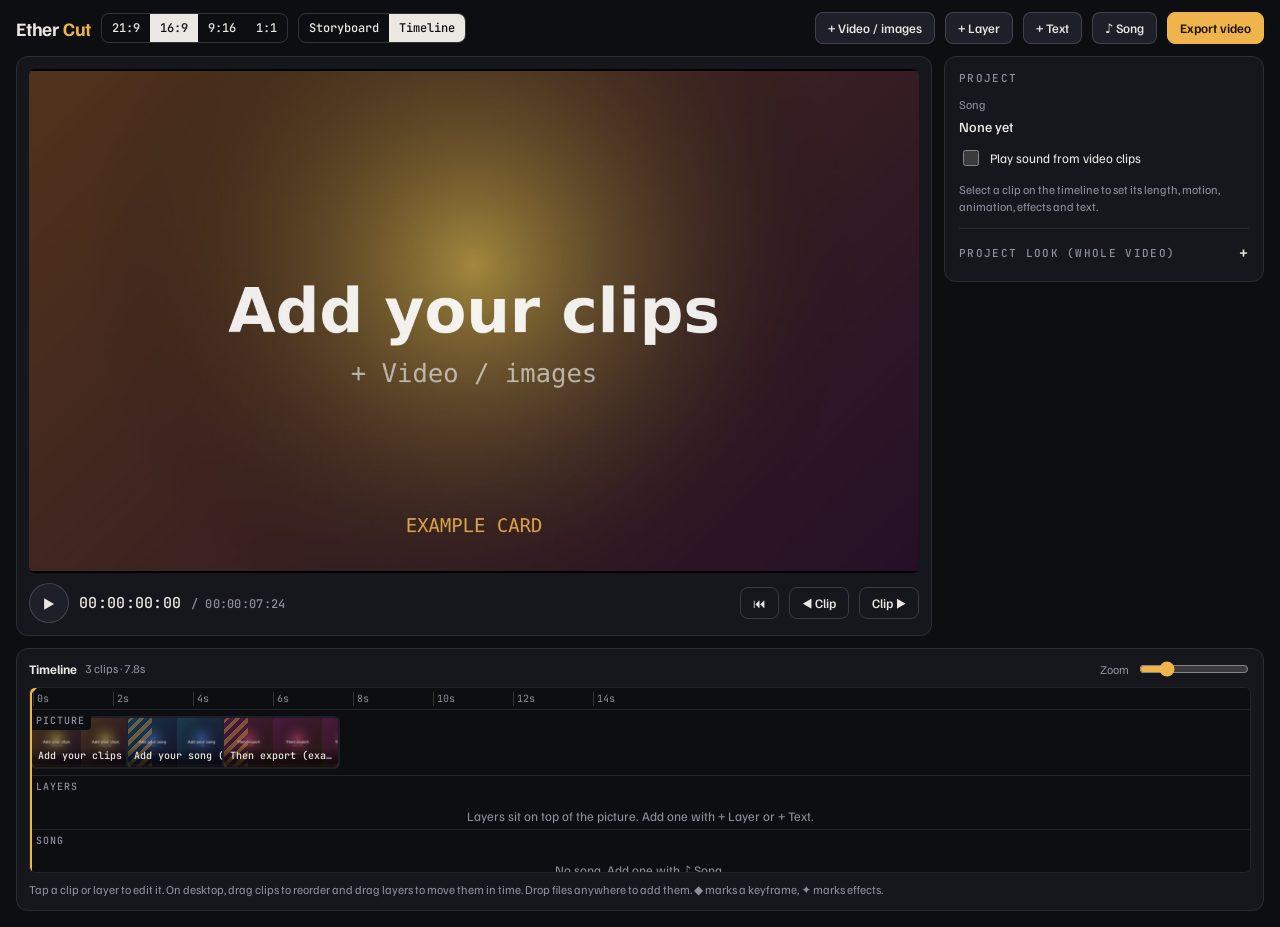
==== cut.html @ 8deba0ef "Voice reader (teleprompter, voice-file auto line-up, Mac voices), voice locked to the scene in playe" ====
<!doctype html><html><head><meta charset=utf8><meta name=viewport content="width=device-width,initial-scale=1,viewport-fit=cover"><style>:root{color-scheme:light;box-sizing:border-box;padding-top:env(safe-area-inset-top,0px);padding-bottom:env(safe-area-inset-bottom,0px)}html{scroll-padding-top:env(safe-area-inset-top,0px)}body{margin:0;padding:0;font:14px -apple-system,BlinkMacSystemFont,sans-serif;background:#fff;color:#000}img{max-width:100%}[hidden]:not([hidden=until-found i]){display:none!important}</style></head><body>
<title>Ether Cut</title>
<meta name="claude:viewport-fit-sides" content="cover">
<link rel="preconnect" href="https://fonts.googleapis.com">
<link rel="stylesheet" href="https://fonts.googleapis.com/css2?family=Familjen+Grotesk:wght@400;500;600;700&family=JetBrains+Mono:wght@400;500&display=swap">
<style>
/* Layout: an edit bay. Monitor + inspector on top, timeline docked below; stacks to one column on phones. Single dark world by choice. */
:root{
  --bg:#0d0e12; --panel:#15171d; --raise:#1d2028; --line:rgba(226,222,240,.10); --line2:rgba(226,222,240,.18);
  --fg:#ebe8e1; --muted:#8c909c; --accent:#f0b44c; --accent-ink:#1b1306;
  --vid:#5b7fd1; --img:#c98a4e; --lay:#3fb8a0; --song:#7a6bd8; --danger:#e36a5c;
  --sans:"Familjen Grotesk",ui-sans-serif,system-ui,sans-serif;
  --mono:"JetBrains Mono",ui-monospace,Menlo,monospace;
  color-scheme:dark;
}
*{box-sizing:border-box}
html,body{height:100%}
body{background:var(--bg);color:var(--fg);font-family:var(--sans);font-size:14px}
.app{min-height:100%;display:flex;flex-direction:column;gap:12px;padding-block:12px 16px;
  padding-left:max(16px,env(safe-area-inset-left,0px));padding-right:max(16px,env(safe-area-inset-right,0px))}
header{display:flex;align-items:center;gap:10px;flex-wrap:wrap}
header h1{margin:0;font-size:19px;font-weight:700;letter-spacing:-.01em}
header h1 span{color:var(--accent)}
.grow{flex:1}
button,.btn{font:500 13px var(--sans);color:var(--fg);background:var(--raise);border:1px solid var(--line2);border-radius:8px;padding:7px 12px;cursor:pointer;white-space:nowrap;display:inline-flex;align-items:center;gap:6px}
button:hover,.btn:hover{border-color:var(--muted)}
button:disabled{opacity:.4;cursor:default}
button:focus-visible,.btn:focus-within,input:focus-visible,select:focus-visible{outline:2px solid var(--accent);outline-offset:2px}
.primary{background:var(--accent);color:var(--accent-ink);border-color:var(--accent);font-weight:600}
.ghost{background:transparent}
.danger{color:var(--danger)}
.btn input{position:absolute;width:1px;height:1px;opacity:0}
.btn{position:relative}
.seg{display:inline-flex;border:1px solid var(--line2);border-radius:8px;overflow:hidden}
.seg button{border:0;border-radius:0;background:transparent;padding:6px 10px;font-family:var(--mono);font-size:12px}
.seg button[aria-pressed="true"]{background:var(--fg);color:var(--bg)}
.top{display:grid;grid-template-columns:minmax(0,1fr) 320px;gap:12px;align-items:start}
@media (max-width:860px){.top{grid-template-columns:minmax(0,1fr)}}
.monitor{background:var(--panel);border:1px solid var(--line);border-radius:12px;padding:12px;display:flex;flex-direction:column;gap:10px;min-width:0}
.stage{background:#000;border-radius:6px;display:flex;align-items:center;justify-content:center;overflow:hidden;height:min(56vh,520px);position:relative}
.stage canvas{max-width:100%;max-height:100%;display:block}
.transport{display:flex;align-items:center;gap:10px;flex-wrap:wrap}
.tc{font:500 15px var(--mono);font-variant-numeric:tabular-nums;letter-spacing:.02em}
.tc small{color:var(--muted);font-size:12px}
.play{width:40px;height:40px;border-radius:50%;justify-content:center;padding:0;font-size:15px}
.inspector{background:var(--panel);border:1px solid var(--line);border-radius:12px;padding:14px;display:flex;flex-direction:column;gap:14px;min-width:0}
.inspector h2{margin:0;font-size:11px;font-family:var(--mono);font-weight:500;letter-spacing:.12em;text-transform:uppercase;color:var(--muted)}
.field{display:flex;flex-direction:column;gap:6px}
.field label,.lbl{font-size:12px;color:var(--muted);display:flex;justify-content:space-between;gap:8px}
.field label output{font-family:var(--mono);color:var(--fg);font-variant-numeric:tabular-nums}
input[type=range]{width:100%;accent-color:var(--accent)}
input[type=text],select{font:14px var(--sans);color:var(--fg);background:var(--raise);border:1px solid var(--line2);border-radius:8px;padding:8px 10px;width:100%}
.row{display:flex;gap:8px;flex-wrap:wrap;align-items:center}
.row2{display:grid;grid-template-columns:1fr 1fr;gap:8px}
.check{display:flex;align-items:center;gap:8px;font-size:13px}
.check input{accent-color:var(--accent);width:16px;height:16px}
.clipname{font-weight:600;font-size:15px;overflow:hidden;text-overflow:ellipsis;white-space:nowrap}
.kind{font:500 10px var(--mono);letter-spacing:.1em;text-transform:uppercase;padding:2px 7px;border-radius:4px;color:var(--bg)}
.hint{font-size:12px;color:var(--muted);line-height:1.45;margin:0}
.timeline{background:var(--panel);border:1px solid var(--line);border-radius:12px;padding:10px 12px 12px;display:flex;flex-direction:column;gap:8px;min-width:0}
.tlbar{display:flex;align-items:center;gap:8px;flex-wrap:wrap}
.tracks{overflow-x:auto;position:relative;border-radius:6px;background:var(--bg);border:1px solid var(--line)}
.tracks-inner{position:relative;min-width:100%}
.ruler{height:22px;position:relative;border-bottom:1px solid var(--line);cursor:pointer}
.ruler span{position:absolute;top:4px;font:10px var(--mono);color:var(--muted);transform:translateX(3px);border-left:1px solid var(--line2);padding-left:3px;height:14px;line-height:14px}
.track{position:relative;height:66px;border-bottom:1px solid var(--line)}
.track.audio{height:42px;border-bottom:0}
.track.layer{height:54px}
.clip.lay{box-shadow:inset 0 -3px 0 var(--lay)}
.clip.lay.panel{background:#18302c}
.kfm{position:absolute;bottom:16px;width:9px;height:9px;background:var(--accent);border:1px solid #000;transform:translateX(-50%) rotate(45deg);z-index:2;pointer-events:none}
@media (min-width:861px){.inspector{max-height:calc(min(56vh,520px) + 96px);overflow-y:auto}}
details.sect{border-top:1px solid var(--line);padding-top:10px}
details.sect>summary{cursor:pointer;font:500 11px var(--mono);letter-spacing:.12em;text-transform:uppercase;color:var(--muted);list-style:none;display:flex;justify-content:space-between;align-items:center;padding:4px 0}
details.sect>summary::-webkit-details-marker{display:none}
details.sect>summary::after{content:'+';font-size:15px;color:var(--fg)}
details.sect[open]>summary::after{content:'–'}
details.sect>div{display:flex;flex-direction:column;gap:10px;margin-top:10px}
.x{padding:1px 8px;font-size:13px;line-height:1.4}
.small{padding:5px 9px;font-size:12px}
.tlabel{position:sticky;left:0;z-index:3;display:inline-block;font:500 10px var(--mono);letter-spacing:.1em;color:var(--muted);padding:3px 6px;background:var(--bg);border-radius:0 0 4px 0}
.clip{position:absolute;top:6px;bottom:6px;border-radius:6px;overflow:hidden;cursor:grab;border:2px solid transparent;background:var(--raise);display:flex;flex-direction:column;justify-content:flex-end;touch-action:pan-x}
.clip.video{box-shadow:inset 0 -3px 0 var(--vid)}
.clip.image{box-shadow:inset 0 -3px 0 var(--img)}
.clip.panel{box-shadow:inset 0 -3px 0 var(--muted);background:repeating-linear-gradient(135deg,var(--raise) 0 8px,var(--panel) 8px 16px)}
.clip.sel{border-color:var(--accent)}
.clip.dragging{opacity:.6;cursor:grabbing;z-index:5}
.clip .thumbs{position:absolute;inset:0;background-size:auto 100%;background-repeat:repeat-x;opacity:.75}
.clip .cap{position:relative;font:500 10px var(--mono);padding:2px 6px 5px;background:linear-gradient(transparent,rgba(0,0,0,.75));white-space:nowrap;overflow:hidden;text-overflow:ellipsis}
.clip .xf{position:absolute;top:0;bottom:0;left:0;background:repeating-linear-gradient(135deg,rgba(240,180,76,.35) 0 4px,transparent 4px 8px)}
.wave{position:absolute;top:4px;bottom:4px;left:0;border-radius:5px;background:rgba(122,107,216,.16)}
.wave canvas{width:100%;height:100%;display:block}
.playhead{position:absolute;top:0;bottom:0;width:2px;background:var(--accent);z-index:4;pointer-events:none}
.playhead::before{content:"";position:absolute;top:0;left:-5px;border:6px solid transparent;border-top-color:var(--accent)}
.empty{padding:22px;text-align:center;color:var(--muted);font-size:13px}
.overlay{position:fixed;inset:0;background:rgba(8,8,11,.78);display:flex;align-items:center;justify-content:center;z-index:20;
  padding-left:max(16px,env(safe-area-inset-left,0px));padding-right:max(16px,env(safe-area-inset-right,0px))}
.dialog{background:var(--panel);border:1px solid var(--line2);border-radius:14px;padding:20px;width:min(440px,100%);display:flex;flex-direction:column;gap:14px}
.dialog h3{margin:0;font-size:17px}
.bar{height:6px;background:var(--raise);border-radius:3px;overflow:hidden}
.bar i{display:block;height:100%;width:0;background:var(--accent)}
.dialog video{width:100%;border-radius:8px;background:#000;max-height:40vh}
.drophint{position:fixed;inset:0;border:2px dashed var(--accent);background:rgba(13,14,18,.8);display:flex;align-items:center;justify-content:center;font-size:22px;font-weight:600;z-index:30;pointer-events:none}
.toast{position:fixed;left:50%;bottom:calc(20px + env(safe-area-inset-bottom,0px));transform:translateX(-50%);background:var(--raise);border:1px solid var(--line2);padding:9px 14px;border-radius:8px;font-size:13px;z-index:40;max-width:calc(100% - 32px)}

.board{background:var(--panel);border:1px solid var(--line);border-radius:12px;padding:12px;display:flex;flex-direction:column;gap:10px;min-width:0}
.bbar{display:flex;align-items:center;gap:8px;flex-wrap:wrap}
.bbar input[type=number]{width:56px;font:13px var(--mono);color:var(--fg);background:var(--raise);border:1px solid var(--line2);border-radius:8px;padding:6px 8px}
.grid{display:grid;grid-template-columns:repeat(auto-fill,minmax(200px,1fr));gap:12px}
.card{background:var(--raise);border:2px solid transparent;border-radius:10px;overflow:hidden;display:flex;flex-direction:column;cursor:pointer;position:relative}
.card.sel{border-color:var(--accent)}
.card.over{border-color:var(--muted);border-style:dashed}
.card .shot{aspect-ratio:16/9;max-width:100%;background:var(--bg) center/cover no-repeat;position:relative;display:flex;align-items:center;justify-content:center}
.card .shot.empty{background:repeating-linear-gradient(135deg,var(--bg) 0 10px,var(--panel) 10px 20px)}
.card .shot .add{font:500 12px var(--mono);color:var(--muted);text-align:center;padding:8px}
.card .num{position:absolute;top:6px;left:6px;font:600 12px var(--mono);background:rgba(13,14,18,.82);padding:2px 7px;border-radius:5px}
.card .badge{position:absolute;top:6px;right:6px;font:500 10px var(--mono);letter-spacing:.08em;padding:2px 6px;border-radius:4px;color:var(--bg)}
.card .meta{padding:9px 10px 10px;display:flex;flex-direction:column;gap:4px;min-width:0}
.card .t{font-weight:600;font-size:14px;overflow:hidden;text-overflow:ellipsis;white-space:nowrap}
.card .n{font-size:12px;color:var(--muted);line-height:1.4;display:-webkit-box;-webkit-line-clamp:2;-webkit-box-orient:vertical;overflow:hidden;min-height:2.8em}
.card .when{font:11px var(--mono);color:var(--muted);font-variant-numeric:tabular-nums}
.card.addcard{align-items:center;justify-content:center;min-height:180px;border:2px dashed var(--line2);background:transparent;color:var(--muted);font-weight:600}
.markbar{position:fixed;left:0;right:0;bottom:0;z-index:25;background:var(--panel);border-top:1px solid var(--line2);display:flex;align-items:center;gap:12px;flex-wrap:wrap;padding-block:12px calc(12px + env(safe-area-inset-bottom,0px));padding-left:max(16px,env(safe-area-inset-left,0px));padding-right:max(16px,env(safe-area-inset-right,0px))}
.markbtn{font-size:18px;padding:14px 28px;border-radius:12px}
textarea{font:14px/1.4 var(--sans);color:var(--fg);background:var(--raise);border:1px solid var(--line2);border-radius:8px;padding:8px 10px;width:100%;resize:vertical;min-height:60px}
@media (prefers-reduced-motion:reduce){*{transition:none!important}}
</style>

<div class="app">
  <header>
    <h1>Ether <span>Cut</span></h1>
    <div class="seg" role="group" aria-label="Frame shape">
      <button data-aspect="21:9" aria-pressed="false">21:9</button>
      <button data-aspect="16:9" aria-pressed="true">16:9</button>
      <button data-aspect="9:16" aria-pressed="false">9:16</button>
      <button data-aspect="1:1" aria-pressed="false">1:1</button>
    </div>
    <div class="seg" role="group" aria-label="View">
      <button data-view="board" aria-pressed="false">Storyboard</button>
      <button data-view="timeline" aria-pressed="true">Timeline</button>
    </div>
    <span class="grow"></span>
    <label class="btn">+ Video / images<input id="addMedia" type="file" accept="video/*,image/*" multiple></label>
    <label class="btn">+ Layer<input id="addLayer" type="file" accept="video/*,image/*" multiple></label>
    <button id="addText">+ Text</button>
    <label class="btn">♪ Song<input id="addSong" type="file" accept="audio/*,video/*,.mp3,.m4a,.wav,.aac,.ogg,.opus,.flac,.aif,.aiff,.caf,.mp4,.mov"></label>
    <button class="primary" id="exportBtn">Export video</button>
  </header>

  <div class="top">
    <section class="monitor" aria-label="Preview">
      <div class="stage"><canvas id="cv" width="1920" height="1080"></canvas></div>
      <div class="transport">
        <button class="play" id="playBtn" aria-label="Play">▶</button>
        <div class="tc"><span id="tcNow">00:00:00:00</span> <small>/ <span id="tcTot">00:00:00:00</span></small></div>
        <span class="grow"></span>
        <button class="ghost" id="toStart" aria-label="Go to start">⏮</button>
        <button class="ghost" id="prevClip" aria-label="Previous clip">◀ Clip</button>
        <button class="ghost" id="nextClip" aria-label="Next clip">Clip ▶</button>
      </div>
    </section>

    <aside class="inspector" id="inspector" aria-label="Inspector"></aside>
  </div>

  <section class="timeline" aria-label="Timeline">
    <div class="tlbar">
      <strong style="font-size:13px">Timeline</strong>
      <span class="hint" id="tlInfo"></span>
      <span class="grow"></span>
      <label class="lbl" for="zoom" style="align-items:center">Zoom</label>
      <input id="zoom" type="range" min="8" max="160" value="40" style="width:110px">
    </div>
    <div class="tracks" id="tracks">
      <div class="tracks-inner" id="tin">
        <div class="ruler" id="ruler"></div>
        <div class="track" id="vtrack"><span class="tlabel">PICTURE</span></div>
        <div class="track layer" id="ltrack"><span class="tlabel">LAYERS</span></div>
        <div class="track audio" id="atrack"><span class="tlabel">SONG</span></div>
        <div class="playhead" id="ph"></div>
      </div>
    </div>
    <p class="hint">Tap a clip or layer to edit it. On desktop, drag clips to reorder and drag layers to move them in time. Drop files anywhere to add them. ◆ marks a keyframe, ✦ marks effects.</p>
  </section>

  <section class="board" id="boardSec" aria-label="Storyboard" hidden>
    <div class="bbar">
      <strong style="font-size:13px">Storyboard</strong>
      <span class="hint" id="bInfo"></span>
      <span class="grow"></span>
      <button id="bAdd">+ Scene</button>
      <button id="bMark">Tap scenes to song</button>
      <span class="row" style="gap:6px"><button id="bSplit">Split song into</button><input id="bSplitN" type="number" min="2" max="60" value="8" aria-label="Number of scenes"><span class="hint">scenes</span></span>
      <button id="bSave">Save plan</button>
      <label class="btn">Open plan<input id="bOpen" type="file" accept=".json,application/json"></label>
    </div>
    <div class="grid" id="board"></div>
    <p class="hint">Each card is one scene. Add an image or clip to a card now or later; empty scenes play as title cards so you can preview the timing. Drop a file onto a card to fill it. Save plan keeps scenes, timing and file names; open it later and add the same files to relink them.</p>
  </section>
</div>
<div class="markbar" id="markBar" hidden>
  <button class="primary markbtn" id="markBtn">Mark scene</button>
  <div><div class="tc" id="markTc">00:00:00:00</div><div class="hint" id="markInfo">Tap at the start of each new scene while the song plays.</div></div>
  <span class="grow"></span>
  <button id="markUndo">Undo mark</button>
  <button id="markDone">Done</button>
  <button id="markCancel" class="ghost">Cancel</button>
</div>
</div>

<div class="overlay" id="exportDlg" hidden>
  <div class="dialog" role="dialog" aria-modal="true" aria-labelledby="exTitle">
    <h3 id="exTitle">Exporting</h3>
    <div class="bar"><i id="exBar"></i></div>
    <p class="hint" id="exMsg">Recording in real time. Keep this tab open and in front until it finishes.</p>
    <video id="exVideo" controls playsinline hidden></video>
    <div class="row">
      <button class="primary" id="exSave" hidden>Save video</button>
      <button id="exCancel">Cancel</button>
    </div>
  </div>
</div>
<div class="drophint" id="drophint" hidden>Drop videos, images or a song</div>
<div class="toast" id="toast" hidden></div>

<script>
(()=>{
const FPS=30;
const browserSave={save:async({filename,data})=>{const b=data instanceof Blob?data:new Blob([data],{type:'application/json'});const a=document.createElement('a');a.href=URL.createObjectURL(b);a.download=filename;document.body.appendChild(a);a.click();a.remove();setTimeout(()=>URL.revokeObjectURL(a.href),4000);}};
const getDownloads=()=>(window.claude&&window.claude.use)?window.claude.use('downloads').catch(()=>browserSave):Promise.resolve(browserSave);
const cv=document.getElementById('cv'), g=cv.getContext('2d');
const sc=document.createElement('canvas'), sg=sc.getContext('2d');
const $=id=>document.getElementById(id);
const P={aspect:'16:9', clips:[], layers:[], song:null, songVol:0.9, clipAudio:false, look:{}, lookBeat:0};
let sel=null, T=0, playing=false, total=0, pps=40, exporting=false, uid=1, curAnimUI=null;
const openSec=new Set(['anim','fx']);
const SIZES={'21:9':[2520,1080],'16:9':[1920,1080],'9:16':[1080,1920],'1:1':[1080,1080]};
const allClips=()=>P.clips.concat(P.layers);
const getC=id=>allClips().find(c=>c.id===id);

function toast(msg){const t=$('toast');t.textContent=msg;t.hidden=false;clearTimeout(toast.h);toast.h=setTimeout(()=>t.hidden=true,3200);}
function tc(s){s=Math.max(0,s);const f=Math.floor((s%1)*FPS),x=Math.floor(s);return [x/3600|0,(x/60|0)%60,x%60,f].map(n=>String(n).padStart(2,'0')).join(':');}
function fmt(s){return s>=60?`${s/60|0}:${String(Math.round(s%60)).padStart(2,'0')}`:`${s.toFixed(1)}s`;}
const clamp=(v,a=0,b=1)=>Math.max(a,Math.min(b,v));
function ease(p){return p*p*(3-2*p);}
function backOut(u){return 1+2.70158*Math.pow(u-1,3)+1.70158*Math.pow(u-1,2);}

/* ---------- catalogs ---------- */
const FXDEF={
  glow:{n:'Glow',d:.5}, leak:{n:'Light leak',d:.4}, vig:{n:'Vignette',d:.5}, grain:{n:'Film grain',d:.4},
  chroma:{n:'Color split',d:.4}, ripple:{n:'Heat ripple',d:.4}, glitch:{n:'Glitch',d:.4}, zblur:{n:'Zoom blur',d:.4},
  kal:{n:'Kaleidoscope',d:.6}, expo:{n:'Exposure',min:-1,max:1,d:.2}, con:{n:'Contrast',min:-1,max:1,d:.2},
  sat:{n:'Saturation',min:-1,max:1,d:.2}, warm:{n:'Warmth',min:-1,max:1,d:.3}
};
const LOOKS={
  golden:{n:'Golden hour',fx:{warm:.45,glow:.35,vig:.4,con:.12}},
  cosmic:{n:'Cosmic glow',fx:{glow:.6,sat:.25,chroma:.15,vig:.35}},
  film:{n:'Film',fx:{grain:.45,con:.1,sat:-.15,vig:.4,leak:.2}},
  dream:{n:'Dream',fx:{glow:.7,con:-.15,leak:.4,sat:.1}},
  glitch:{n:'Glitch',fx:{glitch:.45,chroma:.6,grain:.2}},
  noir:{n:'Noir',fx:{sat:-1,con:.35,vig:.6,grain:.3}},
  clear:{n:'Remove all effects',fx:null}
};
const PDEF={
  embers:{n:'Embers',col:'255,150,50',cnt:140}, sparks:{n:'Gold sparks on beats',col:'255,215,120',cnt:90},
  stars:{n:'Twinkling stars',col:'220,230,255',cnt:220}, dust:{n:'Floating dust',col:'255,235,200',cnt:160},
  orbs:{n:'Golden orbs',col:'255,190,80',cnt:24}, fireflies:{n:'Fireflies',col:'200,255,140',cnt:60},
  snow:{n:'Snow',col:'255,255,255',cnt:180}
};
const KD={s:1,x:0,y:0,r:0,o:1};
const AP={s:{n:'Scale',min:.1,max:3,step:.01,f:v=>Math.round(v*100)+'%'},x:{n:'Move X',min:-1,max:1,step:.005,f:v=>Math.round(v*100)+'%'},
  y:{n:'Move Y',min:-1,max:1,step:.005,f:v=>Math.round(v*100)+'%'},r:{n:'Rotate',min:-180,max:180,step:1,f:v=>Math.round(v)+'°'},
  o:{n:'Opacity',min:0,max:1,step:.01,f:v=>Math.round(v*100)+'%'}};
const APRE={
  fadeIn:{n:'Fade in',k:d=>[{t:0,o:0},{t:Math.min(.8,d/2),o:1}]},
  fadeInOut:{n:'Fade in & out',k:d=>{const f=Math.min(.6,d/3);return [{t:0,o:0},{t:f,o:1},{t:d-f,o:1},{t:d,o:0}];}},
  punch:{n:'Zoom punch',ease:'bounce',k:d=>[{t:0,s:1.3},{t:Math.min(.4,d/2),s:1}]},
  slowOut:{n:'Slow zoom out',ease:'linear',k:d=>[{t:0,s:1.25},{t:d,s:1}]},
  slideL:{n:'Slide in from left',ease:'bounce',k:d=>[{t:0,x:-1},{t:Math.min(.6,d/2),x:0}]},
  slideR:{n:'Slide in from right',ease:'bounce',k:d=>[{t:0,x:1},{t:Math.min(.6,d/2),x:0}]},
  rise:{n:'Rise in',k:d=>[{t:0,y:.3,o:0},{t:Math.min(.7,d/2),y:0,o:1}]},
  spin:{n:'Spin in',ease:'bounce',k:d=>[{t:0,r:-120,s:.2,o:0},{t:Math.min(.8,d/2),r:0,s:1,o:1}]},
  float:{n:'Gentle float',k:d=>[{t:0,y:0,s:1.04},{t:d/2,y:-.02,s:1.06},{t:d,y:0,s:1.04}]},
  orbit:{n:'Slow spin',ease:'linear',k:d=>[{t:0,r:0,s:1.3},{t:d,r:20,s:1.3}]},
  shake:{n:'Impact shake',ease:'linear',k:d=>{const a=[];for(let i=0;i<8;i++)a.push({t:i*.05,x:(i%2?.012:-.012)*(1-i/8),s:1.04});a.push({t:Math.min(d,.6),x:0,s:1});return a;}}
};
const TEXTANIM=[['none','None'],['fadeUp','Fade up'],['pop','Pop'],['type','Typewriter'],['words','Word by word'],['karaoke','Karaoke'],['glow','Glow pulse']];
const BLENDS=[['source-over','Normal'],['screen','Screen (light, glow)'],['lighter','Add (brightest)'],['multiply','Multiply (darken)'],['overlay','Overlay'],['soft-light','Soft light'],['color-dodge','Color dodge'],['difference','Difference']];

/* ---------- GPU effects (WebGL2) ---------- */
const GLFX=(()=>{
  const c=document.createElement('canvas');let gl=null;
  try{gl=c.getContext('webgl2',{premultipliedAlpha:true,preserveDrawingBuffer:true,antialias:false});}catch(e){}
  if(!gl) return null;
  const vs=`#version 300 es
in vec2 p;out vec2 uv;void main(){uv=p*.5+.5;gl_Position=vec4(p,0.,1.);}`;
  const fs=`#version 300 es
precision highp float;
uniform sampler2D u_t;uniform vec2 u_res;uniform float u_time,u_glow,u_leak,u_vig,u_grain,u_chroma,u_ripple,u_glitch,u_zblur,u_kal,u_expo,u_con,u_sat,u_warm;
in vec2 uv;out vec4 o;
float h(vec2 p){return fract(sin(dot(p,vec2(127.1,311.7)))*43758.5453);}
vec4 S(vec2 p){
  if(u_chroma>0.){vec2 d=(p-.5)*u_chroma*.02;vec4 a=texture(u_t,p+d),b=texture(u_t,p),c=texture(u_t,p-d);return vec4(a.r,b.g,c.b,max(max(a.a,b.a),c.a));}
  return texture(u_t,p);
}
void main(){
  float asp=u_res.x/u_res.y;vec2 p=uv;
  if(u_kal>0.){vec2 c=p-.5;c.x*=asp;float r=length(c),a=atan(c.y,c.x);float n=floor(mix(3.,9.,u_kal));float sg=6.28318/n;a=mod(a+u_time*.1,sg);a=abs(a-sg*.5);vec2 k=vec2(cos(a),sin(a))*r;k.x/=asp;p=mix(p,k+.5,clamp(u_kal*3.,0.,1.));}
  if(u_ripple>0.){vec2 c=p-.5;c.x*=asp;float r=length(c);p+=(c/(r+1e-4))*vec2(1./asp,1.)*sin(r*38.-u_time*5.)*.004*u_ripple;p.x+=sin(p.y*42.+u_time*3.1)*.0025*u_ripple;p.y+=cos(p.x*35.+u_time*2.3)*.002*u_ripple;}
  if(u_glitch>0.){float tt=floor(u_time*14.);float row=floor(p.y*mix(10.,40.,h(vec2(tt,1.))));float n=h(vec2(row,tt));if(n<u_glitch*.3)p.x+=(h(vec2(tt,row+3.))-.5)*.18*u_glitch;}
  vec4 col;
  if(u_zblur>0.){col=vec4(0.);for(int i=0;i<20;i++){float s=1.-float(i)/19.*.15*u_zblur;col+=S((p-.5)*s+.5);}col/=20.;}else col=S(p);
  vec3 c=col.rgb;float al=col.a;
  if(u_glow>0.){vec3 b=vec3(0.);for(int i=0;i<32;i++){float fi=float(i);float a=fi*2.39996;float r=sqrt(fi+.5)/sqrt(32.)*.045;vec3 s=texture(u_t,p+vec2(cos(a),sin(a))*r*vec2(1./asp,1.)).rgb;b+=max(s-.5,0.)*(1.-r/.05);}c+=b/32.*u_glow*4.5;}
  c*=exp2(u_expo*1.5);c=(c-.5*al)*(1.+u_con)+.5*al;float l=dot(c,vec3(.299,.587,.114));c=mix(vec3(l),c,1.+u_sat);c+=vec3(.07,.025,-.07)*u_warm*al;
  if(u_leak>0.){float m1=smoothstep(.75,0.,length((uv-vec2(.15+.12*sin(u_time*.37),.8+.1*cos(u_time*.29)))*vec2(asp*.6,1.)));float m2=smoothstep(.6,0.,length((uv-vec2(.9+.08*cos(u_time*.23),.2+.15*sin(u_time*.31)))*vec2(asp*.6,1.)));c+=(vec3(1.,.5,.15)*m1+vec3(1.,.25,.35)*m2)*u_leak*.55*al;}
  if(u_vig>0.){vec2 v=uv-.5;v.x*=asp*.75;c*=1.-smoothstep(.2,.95,length(v))*u_vig*.9;}
  if(u_grain>0.){c+=(h(uv*u_res+fract(u_time*7.3)*317.)-.5)*u_grain*.16*al;}
  c=clamp(c,0.,1.);c=min(c,vec3(max(al,0.)));
  o=vec4(c,al);
}`;
  const sh=(t,s)=>{const o=gl.createShader(t);gl.shaderSource(o,s);gl.compileShader(o);if(!gl.getShaderParameter(o,gl.COMPILE_STATUS)){console.warn(gl.getShaderInfoLog(o));return null;}return o;};
  const v=sh(gl.VERTEX_SHADER,vs),f=sh(gl.FRAGMENT_SHADER,fs);if(!v||!f)return null;
  const pr=gl.createProgram();gl.attachShader(pr,v);gl.attachShader(pr,f);gl.linkProgram(pr);
  if(!gl.getProgramParameter(pr,gl.LINK_STATUS)){console.warn(gl.getProgramInfoLog(pr));return null;}
  gl.useProgram(pr);
  const buf=gl.createBuffer();gl.bindBuffer(gl.ARRAY_BUFFER,buf);gl.bufferData(gl.ARRAY_BUFFER,new Float32Array([-1,-1,1,-1,-1,1,1,1]),gl.STATIC_DRAW);
  const loc=gl.getAttribLocation(pr,'p');gl.enableVertexAttribArray(loc);gl.vertexAttribPointer(loc,2,gl.FLOAT,false,0,0);
  const tex=gl.createTexture();gl.activeTexture(gl.TEXTURE0);gl.bindTexture(gl.TEXTURE_2D,tex);
  [[gl.TEXTURE_MIN_FILTER,gl.LINEAR],[gl.TEXTURE_MAG_FILTER,gl.LINEAR],[gl.TEXTURE_WRAP_S,gl.CLAMP_TO_EDGE],[gl.TEXTURE_WRAP_T,gl.CLAMP_TO_EDGE]].forEach(([a,b])=>gl.texParameteri(gl.TEXTURE_2D,a,b));
  gl.pixelStorei(gl.UNPACK_FLIP_Y_WEBGL,true);gl.pixelStorei(gl.UNPACK_PREMULTIPLY_ALPHA_WEBGL,true);
  const U={};['res','time',...Object.keys(FXDEF)].forEach(n=>U[n]=gl.getUniformLocation(pr,'u_'+n));
  gl.uniform1i(gl.getUniformLocation(pr,'u_t'),0);
  return {run(src,fx,time){
    if(c.width!==src.width||c.height!==src.height){c.width=src.width;c.height=src.height;}
    gl.viewport(0,0,c.width,c.height);
    gl.texImage2D(gl.TEXTURE_2D,0,gl.RGBA,gl.RGBA,gl.UNSIGNED_BYTE,src);
    gl.uniform2f(U.res,c.width,c.height);gl.uniform1f(U.time,time);
    for(const k in FXDEF) gl.uniform1f(U[k],fx[k]||0);
    gl.clearColor(0,0,0,0);gl.clear(gl.COLOR_BUFFER_BIT);gl.drawArrays(gl.TRIANGLE_STRIP,0,4);
    return c;
  }};
})();
function hasFx(fx){for(const k in fx)if(Math.abs(fx[k])>.001)return true;return false;}
function fxAt(fx,b,p){if(!(b>0&&p>.01))return fx;const o={...fx},k=b*p;o.glow=(o.glow||0)+.55*k;o.chroma=(o.chroma||0)+.4*k;o.zblur=(o.zblur||0)+.28*k;o.expo=(o.expo||0)+.18*k;return o;}

/* ---------- example cards so the editor opens in a working state ---------- */
function exampleCard(title,sub,h1,h2){
  const c=document.createElement('canvas');c.width=1600;c.height=1600;const x=c.getContext('2d');
  const gr=x.createLinearGradient(0,0,1600,1600);gr.addColorStop(0,`hsl(${h1},55%,22%)`);gr.addColorStop(1,`hsl(${h2},60%,10%)`);x.fillStyle=gr;x.fillRect(0,0,1600,1600);
  const rg=x.createRadialGradient(800,700,0,800,700,700);rg.addColorStop(0,`hsla(${h1+20},90%,65%,.55)`);rg.addColorStop(1,'transparent');x.fillStyle=rg;x.fillRect(0,0,1600,1600);
  x.fillStyle='rgba(255,255,255,.92)';x.textAlign='center';x.font='600 110px "Familjen Grotesk",system-ui,sans-serif';x.fillText(title,800,820);
  x.font='500 46px "JetBrains Mono",monospace';x.fillStyle='rgba(255,255,255,.6)';x.fillText(sub,800,910);
  x.font='500 34px "JetBrains Mono",monospace';x.fillStyle='rgba(240,180,76,.9)';x.fillText('EXAMPLE CARD',800,1180);
  return c.toDataURL('image/jpeg',.85);
}
function addExamples(){
  [['Add your clips','+ Video / images',30,280,'push'],['Add your song','♪ Song',200,260,'panL'],['Then export','Export video',320,20,'pull']].forEach(([a,b,h1,h2,m],i)=>{
    const url=exampleCard(a,b,h1,h2);const img=new Image();img.src=url;
    P.clips.push(mkClip({kind:'image',name:a+' (example)',url,el:img,thumb:url,dur:3,motion:m,trans:i?'fade':'cut',example:true}));
  });
}
function mkClip(o){return Object.assign({id:uid++,title:'',notes:'',trimIn:0,dur:4,motion:'push',fit:'cover',trans:'fade',transDur:.6,text:'',vol:1,natDur:0,
  kf:[],ease:'smooth',fx:{},beat:0,particles:'none',pAmt:.5,textAnim:'fadeUp',textPos:'bottom',textSize:1,
  layer:false,at:0,blend:'source-over',opacity:1},o);}

/* ---------- media in ---------- */
function isVis(f){return f.type.startsWith('image')||f.type.startsWith('video')||/\.(png|jpe?g|webp|gif|avif|mp4|mov|webm|m4v)$/i.test(f.name);}
function isAudio(f){return f.type.startsWith('audio')||/\.(mp3|m4a|wav|aac|ogg|flac|opus|aif|aiff|caf)$/i.test(f.name);}
function addFiles(files,toLayer){
  const list=[...files];let added=0,relinked=0,firstId=null;
  if(!toLayer&&list.some(isVis)&&P.clips.some(c=>c.example)) P.clips=P.clips.filter(c=>!c.example);
  for(const f of list){
    if(!toLayer&&isAudio(f)){setSong(f);continue;}
    if(!isVis(f)) continue;
    const want=allClips().find(c=>c.kind==='panel'&&c.wantMedia===f.name);
    if(want){loadInto(want,f);relinked++;continue;}
    const c=mkClip(toLayer?{layer:true,at:+T.toFixed(2),trans:'fade',transDur:.4,motion:'none'}:{});
    loadInto(c,f);(toLayer?P.layers:P.clips).push(c);added++;if(firstId==null)firstId=c.id;
  }
  if(relinked) toast(`Relinked ${relinked} item${relinked>1?'s':''} from your plan`);
  if(added){sel=firstId;toast(`Added ${added} ${toLayer?'layer':'clip'}${added>1?'s':''}`);}
  layout();renderTimeline();renderInspector();draw();
  if(added&&toLayer){const c=getC(firstId);seek(c._start+Math.min(.6,c.dur/2));}
}
function loadInto(c,f){
  if(c.url&&c.url.startsWith('blob:')) URL.revokeObjectURL(c.url);
  const url=URL.createObjectURL(f), name=f.name.replace(/\.[^.]+$/,'');
  c.url=url;c.name=name;c.mediaName=f.name;delete c.wantMedia;c.thumb=null;
  if(!c.title) c.title=name;
  if(f.type.startsWith('image')||/\.(png|jpe?g|webp|gif|avif)$/i.test(f.name)){
    const img=new Image();img.src=url;img.onload=()=>{draw();renderTimeline();};
    c.kind='image';c.el=img;c.thumb=url;c.natDur=0;
    if(c.layer&&!c._blendSet){c.blend='source-over';c.fit='contain';}
  } else {
    const v=document.createElement('video');v.src=url;v.playsInline=true;v.preload='auto';v.crossOrigin='anonymous';
    c.kind='video';c.el=v;if(c.motion==='push'&&!c._userMotion)c.motion='none';
    if(c.layer&&!c._blendSet) c.blend='screen';
    const keep=c.dur, fresh=!c.wantDur;
    v.addEventListener('loadedmetadata',()=>{c.natDur=v.duration||5;c.trimIn=Math.min(c.trimIn,Math.max(0,c.natDur-.3));c.dur=Math.min((c.layer&&fresh&&!c._durSet)?c.natDur:(keep||c.natDur),c.natDur-c.trimIn);layout();renderTimeline();renderInspector();});
    v.addEventListener('loadeddata',()=>{makeThumb(c);draw();},{once:true});
    v.addEventListener('seeked',()=>{if(!playing)draw();});
    v.addEventListener('error',()=>toast(`${f.name} can't be played in this browser. Try an MP4 (H.264).`));
    if(playing||actx) route(v);
  }
}
function makeThumb(c){
  const v=c.el, t=document.createElement('canvas');t.width=160;t.height=90;
  try{const s=Math.max(160/v.videoWidth,90/v.videoHeight);t.getContext('2d').drawImage(v,(160-v.videoWidth*s)/2,(90-v.videoHeight*s)/2,v.videoWidth*s,v.videoHeight*s);c.thumb=t.toDataURL('image/jpeg',.7);}catch(e){}
  renderTimeline();
}
$('addMedia').onchange=e=>{addFiles(e.target.files);e.target.value='';};
$('addLayer').onchange=e=>{addFiles(e.target.files,true);e.target.value='';};
$('addSong').onchange=e=>{if(e.target.files[0])setSong(e.target.files[0]);e.target.value='';};
$('addText').onclick=()=>{
  const c=mkClip({layer:true,kind:'panel',name:'Text',title:'Text',text:'Your text here',at:+T.toFixed(2),dur:4,trans:'fade',transDur:.3,textAnim:'fadeUp',textPos:'center',textSize:1.2,motion:'none'});
  P.layers.push(c);sel=c.id;openSec.add('text');layout();renderTimeline();renderInspector();seek(c._start+Math.min(1,c.dur/2));
  setTimeout(()=>{const t=insp.querySelector('#f-text');if(t){t.focus();t.select();}},60);
};
addEventListener('dragover',e=>{e.preventDefault();$('drophint').hidden=false;});
addEventListener('dragleave',e=>{if(!e.relatedTarget)$('drophint').hidden=true;});
addEventListener('drop',e=>{e.preventDefault();$('drophint').hidden=true;if(e.dataTransfer.files.length)addFiles(e.dataTransfer.files);});

/* ---------- audio + beat detection ---------- */
let actx=null, mix=null, recDest=null;
const song=new Audio();song.preload='auto';
function ensureAudio(){
  if(actx) return;
  actx=new (window.AudioContext||window.webkitAudioContext)();
  mix=actx.createGain();mix.connect(actx.destination);
  recDest=actx.createMediaStreamDestination();mix.connect(recDest);
}
function route(el){
  ensureAudio(); if(el._gain) return el._gain;
  try{const s=actx.createMediaElementSource(el);const gn=actx.createGain();s.connect(gn);gn.connect(mix);el._gain=gn;}catch(e){el._gain=null;}
  return el._gain;
}
function analyzeBeats(buf){
  const sr=buf.sampleRate,L=buf.length,c0=buf.getChannelData(0),c1=buf.numberOfChannels>1?buf.getChannelData(1):c0;
  const a=1-Math.exp(-2*Math.PI*150/sr),hop=Math.round(sr/100),n=Math.floor(L/hop),e=new Float32Array(n);
  let y=0;
  for(let i=0;i<n;i++){let s=0;const end=(i+1)*hop;for(let j=i*hop;j<end;j++){y+=a*((c0[j]+c1[j])*.5-y);s+=y*y;}e[i]=Math.sqrt(s/hop);}
  const o=new Float32Array(n);let mx=0;for(let i=1;i<n;i++){o[i]=Math.max(0,e[i]-e[i-1]);if(o[i]>mx)mx=o[i];}
  const ps=new Float64Array(n+1);for(let i=0;i<n;i++)ps[i+1]=ps[i]+o[i];
  const beats=[];let last=-1e9;const W=50;
  for(let i=2;i<n-2;i++){
    const lo=Math.max(0,i-W),hi=Math.min(n,i+W),mean=(ps[hi]-ps[lo])/(hi-lo);
    if(o[i]>mean*2.2+mx*.04&&o[i]>=o[i-1]&&o[i]>=o[i+1]&&o[i]>=o[i-2]&&o[i]>=o[i+2]&&i-last>=14){beats.push(i/100);last=i;}
  }
  let bpm=0;
  if(beats.length>8){const iv=[];for(let i=1;i<beats.length;i++)iv.push(beats[i]-beats[i-1]);iv.sort((p,q)=>p-q);let b=60/iv[iv.length>>1];while(b<70)b*=2;while(b>180)b/=2;bpm=Math.round(b);}
  return {beats,bpm};
}
function lastBeat(t){
  const b=P.song?.beats;
  if(!b||!b.length) return Math.floor(t/1.5)*1.5;
  if(t<b[0]) return null;
  let lo=0,hi=b.length-1;while(lo<hi){const m=(lo+hi+1)>>1;if(b[m]<=t)lo=m;else hi=m-1;}
  return b[lo];
}
function beatPulse(t){if(!P.song?.beats?.length)return 0;const b=lastBeat(t);return b==null?0:Math.exp(-(t-b)/.12);}
async function setSong(f){
  if(P.song) URL.revokeObjectURL(P.song.url);
  const url=URL.createObjectURL(f);P.song={name:f.name.replace(/\.[^.]+$/,''),url,dur:0,peaks:null,beats:null,bpm:0};
  song.src=url;
  song.onloadedmetadata=()=>{P.song.dur=song.duration;layout();renderTimeline();renderInspector();};
  toast(`Song added: ${P.song.name}`);
  try{ensureAudio();const buf=await actx.decodeAudioData(await f.arrayBuffer());
    const ch=buf.getChannelData(0),n=Math.min(4000,Math.ceil(buf.duration*20)),step=Math.floor(ch.length/n),pk=new Float32Array(n);
    for(let i=0;i<n;i++){let m=0;for(let j=i*step;j<(i+1)*step;j+=16){const v=Math.abs(ch[j]);if(v>m)m=v;}pk[i]=m;}
    P.song.peaks=pk;if(!P.song.dur)P.song.dur=buf.duration;
    const an=analyzeBeats(buf);P.song.beats=an.beats;P.song.bpm=an.bpm;
    layout();renderTimeline();
  }catch(e){}
  renderInspector();
}

/* ---------- timing ---------- */
function layout(){
  let t=0;
  P.clips.forEach((c,i)=>{
    if(c.kind==='video'&&c.natDur) c.dur=Math.min(c.dur,c.natDur-c.trimIn);
    c.dur=Math.max(.3,c.dur);
    const prev=P.clips[i-1];
    c._td=(i>0&&c.trans!=='cut')?Math.min(c.transDur,c.dur/2,prev.dur/2):0;
    if(i>0&&c.trans==='fade') t-=c._td;
    c._start=Math.max(0,t); t=c._start+c.dur;
  });
  let end=t;
  P.layers.forEach(c=>{
    if(c.kind==='video'&&c.natDur) c.dur=Math.min(c.dur,c.natDur-c.trimIn);
    c.dur=Math.max(.3,c.dur);c.at=Math.max(0,c.at||0);c._start=c.at;
    c._td=c.trans==='cut'?0:Math.min(c.transDur,c.dur/2);
    end=Math.max(end,c._start+c.dur);
  });
  total=end;
  $('tcTot').textContent=tc(total);
  const sd=P.song?.dur||0;
  $('tlInfo').textContent=P.clips.length||P.layers.length?`${P.clips.length} clip${P.clips.length!==1?'s':''}`+(P.layers.length?` · ${P.layers.length} layer${P.layers.length!==1?'s':''}`:'')+` · ${fmt(total)}`+(sd?` · song ${fmt(sd)}`:''):'';
}

/* ---------- keyframes ---------- */
function xformAt(c,lt){
  const k=c.kf;if(!k||!k.length) return KD;
  if(k.length===1||lt<=k[0].t) return k[0];
  const last=k[k.length-1];if(lt>=last.t) return last;
  let i=0;while(k[i+1].t<lt) i++;
  const a=k[i],b=k[i+1];let u=(lt-a.t)/Math.max(1e-6,b.t-a.t);
  u=c.ease==='linear'?u:c.ease==='snap'?0:c.ease==='bounce'?backOut(u):ease(u);
  const o={};for(const p in KD) o[p]=a[p]+(b[p]-a[p])*u;return o;
}

/* ---------- particles ---------- */
const SPR={};
function sprite(col){
  if(SPR[col]) return SPR[col];
  const c=document.createElement('canvas');c.width=c.height=64;const x=c.getContext('2d');
  const gr=x.createRadialGradient(32,32,0,32,32,32);gr.addColorStop(0,`rgba(${col},1)`);gr.addColorStop(.25,`rgba(${col},.75)`);gr.addColorStop(1,`rgba(${col},0)`);
  x.fillStyle=gr;x.fillRect(0,0,64,64);return SPR[col]=c;
}
function hash(i,k){const s=Math.sin(i*127.1+k*311.7)*43758.5453;return s-Math.floor(s);}
function drawParticles(x,c,t,a){
  const d=PDEF[c.particles];if(!d||a<=0) return;
  const W=x.canvas.width,H=x.canvas.height,m=Math.min(W,H),n=Math.round(d.cnt*c.pAmt*2),sp=sprite(d.col),pulse=beatPulse(t);
  const lb=c.particles==='sparks'?lastBeat(t):null;
  x.save();x.setTransform(1,0,0,1,0,0);x.globalCompositeOperation='lighter';
  for(let i=0;i<n;i++){
    const r1=hash(i,1),r2=hash(i,2),r3=hash(i,3),r4=hash(i,4);let px=0,py=0,sz=0,al=1;
    switch(c.particles){
      case 'embers':{const ph=(r1+t*(.05+.12*r3))%1;py=1.05-ph*1.15;px=r2+Math.sin(t*(.6+r4)+r3*6)*.03;sz=m*(.006+.013*r4);al=(1-ph)*(.6+.4*Math.sin(t*9+r1*40));break;}
      case 'stars':{px=r1;py=r2;sz=m*(.002+.007*r3*r3);al=.3+.7*Math.abs(Math.sin(t*(1+r4*3)+r3*20));break;}
      case 'dust':{px=((r1+t*.012*(r3-.5)+Math.sin(t*.3+r4*9)*.02)%1+1)%1;py=((r2+t*.009*(r4-.4))%1+1)%1;sz=m*(.002+.006*r3);al=.35+.35*Math.sin(t*1.5+r1*30);break;}
      case 'orbs':{px=r1+Math.sin(t*.25+r3*7)*.06;py=r2+Math.cos(t*.2+r4*7)*.05;sz=m*(.03+.06*r3);al=.3+.22*Math.sin(t*.8+r1*20);break;}
      case 'fireflies':{px=r1+Math.sin(t*(.3+r3*.4)+r4*9)*.08;py=r2+Math.cos(t*(.25+r4*.3)+r3*9)*.06;sz=m*(.006+.008*r3);al=Math.max(0,Math.sin(t*(1.5+r4*2)+r1*30));break;}
      case 'snow':{const ph=(r1+t*(.04+.06*r3))%1;py=ph*1.1-.05;px=r2+Math.sin(t*.8+r4*9)*.02;sz=m*(.003+.006*r4);al=.85;break;}
      case 'sparks':{const age=lb==null?99:t-lb;if(age>1.2){al=0;break;}const ang=r1*6.2832,dist=(.15+.45*r2)*(1-Math.exp(-age*3))*.8;px=.5+Math.cos(ang)*dist*H/W;py=.5+Math.sin(ang)*dist+age*age*.15;sz=m*(.003+.006*r3);al=1-age/1.2;break;}
    }
    if(al<=0) continue;
    const s=sz*(1+.6*pulse*(c.beat||0));x.globalAlpha=clamp(al*a);x.drawImage(sp,px*W-s*2,py*H-s*2,s*4,s*4);
  }
  x.restore();
}

/* ---------- drawing ---------- */
function wrap(x,txt,maxW){const words=txt.split(/\s+/).filter(Boolean),out=[];let l='';for(const w of words){const t=l?l+' '+w:w;if(x.measureText(t).width>maxW&&l){out.push(l);l=w;}else l=t;}if(l)out.push(l);return out;}
function drawPanel(x,c){
  const [W,H]=[cv.width,cv.height], i=P.clips.indexOf(c), hue=(i*47+20)%360;
  x.save();
  const gr=x.createLinearGradient(0,0,W,H);gr.addColorStop(0,`hsl(${hue},35%,16%)`);gr.addColorStop(1,`hsl(${(hue+40)%360},40%,7%)`);x.fillStyle=gr;x.fillRect(0,0,W,H);
  const m=Math.min(W,H);x.textAlign='center';
  x.fillStyle='rgba(240,180,76,.95)';x.font=`500 ${m*.035|0}px "JetBrains Mono",monospace`;x.fillText(`SCENE ${i+1}`,W/2,H*.40);
  x.fillStyle='#fff';x.font=`700 ${m*.075|0}px "Familjen Grotesk",system-ui,sans-serif`;
  wrap(x,c.title||'Untitled scene',W*.8).slice(0,2).forEach((l,k)=>x.fillText(l,W/2,H*.40+m*.11+k*m*.085));
  if(c.notes){x.fillStyle='rgba(255,255,255,.62)';x.font=`400 ${m*.033|0}px "Familjen Grotesk",system-ui,sans-serif`;
    wrap(x,c.notes,W*.72).slice(0,4).forEach((l,k)=>x.fillText(l,W/2,H*.62+k*m*.048));}
  x.fillStyle='rgba(255,255,255,.35)';x.font=`500 ${m*.024|0}px "JetBrains Mono",monospace`;x.fillText('NO IMAGE YET',W/2,H*.9);
  x.restore();
}
function mediaSize(c){return c.kind==='video'?[c.el.videoWidth,c.el.videoHeight]:[c.el.naturalWidth,c.el.naturalHeight];}
function motionOf(c,lt){
  const p=ease(clamp(lt/c.dur)),W=cv.width,H=cv.height;let s=1,ox=0,oy=0;
  if(c.motion==='push') s=1+.12*p; else if(c.motion==='pull') s=1.12-.12*p;
  else if(c.motion==='panL'){s=1.14;ox=(.5-p)*.08*W;} else if(c.motion==='panR'){s=1.14;ox=(p-.5)*.08*W;}
  else if(c.motion==='rise'){s=1.14;oy=(.5-p)*.08*H;}
  return [s,ox,oy];
}
function drawMedia(x,c,t,tr,a,comp){
  const W=cv.width,H=cv.height,lt=t-c._start;
  x.save();x.globalAlpha=clamp(a);x.globalCompositeOperation=comp;
  if(c.kind==='panel'){if(!c.layer)drawPanel(x,c);}
  else{
    const [w,h]=mediaSize(c);
    if(w&&h&&!(c.kind==='video'&&c.el.readyState<2)){
      const [ms,ox,oy]=motionOf(c,lt),bp=1+.05*beatPulse(t)*(c.beat||0);
      if(c.fit==='contain'&&!c.layer){const bs=Math.max(W/w,H/h)*1.1;try{x.filter='blur(40px) brightness(.55)';}catch(e){}x.drawImage(c.el,(W-w*bs)/2,(H-h*bs)/2,w*bs,h*bs);x.filter='none';}
      const base=c.fit==='contain'?Math.min(W/w,H/h):Math.max(W/w,H/h),s=base*ms*tr.s*bp;
      x.translate(W/2+ox+tr.x*W,H/2+oy+tr.y*H);if(tr.r)x.rotate(tr.r*Math.PI/180);
      x.drawImage(c.el,-w*s/2,-h*s/2,w*s,h*s);
    }
  }
  x.restore();
  if(c.particles&&c.particles!=='none') drawParticles(x,c,t,a);
}
function drawText(x,c,lt,alpha,tr){
  if(!c.text||alpha<=0) return;
  const W=cv.width,H=cv.height,fs=Math.round(Math.min(W,H)*.058*(c.textSize||1)),lh=fs*1.18,an=c.textAnim||'none';
  x.save();
  if(tr){x.translate(W/2+tr.x*W,H/2+tr.y*H);if(tr.r)x.rotate(tr.r*Math.PI/180);x.scale(tr.s,tr.s);x.translate(-W/2,-H/2);}
  x.font=`700 ${fs}px "Familjen Grotesk",system-ui,sans-serif`;x.textBaseline='alphabetic';x.textAlign='left';
  const lines=wrap(x,c.text,W*.84);
  const pos=c.textPos||'bottom', yc=pos==='top'?H*.17:pos==='center'?H*.5:H*.86;
  const y0=pos==='bottom'?yc-(lines.length-1)*lh:pos==='top'?yc:yc-(lines.length-1)*lh/2+fs*.35;
  const inT=Math.min(1,lt/.6), outF=an==='none'?1:clamp((c.dur-lt)/.35);
  let a=alpha*outF, dy=0, scl=1;
  if(an==='fadeUp'){const e=ease(inT);a*=e;dy=(1-e)*fs*.7;}
  if(an==='pop'){const u=Math.min(1,lt/.45);scl=.5+.5*backOut(u);a*=Math.min(1,u*2);}
  if(an==='glow'){x.shadowColor='rgba(240,180,76,.95)';x.shadowBlur=fs*(.5+.6*Math.abs(Math.sin(lt*2.2))+1.2*beatPulse(c._start+lt));a*=ease(inT);}
  else {x.shadowColor='rgba(0,0,0,.7)';x.shadowBlur=fs*.5;}
  const nW=lines.reduce((s,l)=>s+l.split(' ').length,0), span=Math.max(.4,Math.min(c.dur*.6,nW*.35));
  const totalCh=lines.join(' ').length, typed=an==='type'?Math.floor(totalCh*Math.min(1,lt/Math.max(.4,c.dur*.55))):Infinity;
  if(scl!==1){x.translate(W/2,yc);x.scale(scl,scl);x.translate(-W/2,-yc);}
  let wi=0,chars=0;
  lines.forEach((ln,li)=>{
    const lw=x.measureText(ln).width,ws=ln.split(' ');let px=W/2-lw/2;const py=y0+li*lh+dy;
    ws.forEach((w,k)=>{
      const seg=w+(k<ws.length-1||li<lines.length-1?' ':''),segW=x.measureText(seg).width;
      let wa=a,col='#fff',txt=w;
      if(an==='words'){const st=wi/nW*span;wa*=clamp((lt-st)/.25);}
      if(an==='karaoke'){const st=wi/nW*(c.dur*.9);col=lt>=st?'#f0b44c':'rgba(255,255,255,.55)';wa=alpha*outF*Math.min(1,lt/.3);}
      if(an==='type'){const left=typed-chars;txt=left<=0?'':w.slice(0,left);}
      if(txt&&wa>0){x.globalAlpha=clamp(wa);x.fillStyle=col;x.fillText(txt,px,py);}
      px+=segW;chars+=seg.length;wi++;
    });
  });
  x.restore();
}
function renderClip(c,t,alpha,isLayer){
  const lt=t-c._start,tr=xformAt(c,lt),op=alpha*tr.o*(isLayer?c.opacity:1);
  if(op<=.001) return;
  const comp=isLayer?c.blend:'source-over', isText=c.kind==='panel'&&c.layer;
  if(!isText||(c.particles&&c.particles!=='none')){
    if(GLFX&&(hasFx(c.fx)||c.beat>0)){
      sg.setTransform(1,0,0,1,0,0);sg.globalAlpha=1;sg.globalCompositeOperation='source-over';sg.clearRect(0,0,sc.width,sc.height);
      drawMedia(sg,c,t,tr,1,'source-over');
      const out=GLFX.run(sc,fxAt(c.fx,c.beat,beatPulse(t)),t);
      g.save();g.globalAlpha=clamp(op);g.globalCompositeOperation=comp;g.drawImage(out,0,0,cv.width,cv.height);g.restore();
    } else drawMedia(g,c,t,tr,op,comp);
  }
  if(c.text){g.save();g.globalCompositeOperation=isText?comp:'source-over';drawText(g,c,lt,op,isText?tr:null);g.restore();}
}
function activeAt(t){return P.clips.filter(c=>t>=c._start&&t<c._start+c.dur);}
function draw(){
  if(sc.width!==cv.width||sc.height!==cv.height){sc.width=cv.width;sc.height=cv.height;}
  g.setTransform(1,0,0,1,0,0);g.globalAlpha=1;g.globalCompositeOperation='source-over';
  g.fillStyle='#000';g.fillRect(0,0,cv.width,cv.height);
  const tt=Math.min(T,Math.max(0,total-1e-4));
  for(const c of activeAt(tt)){
    const i=P.clips.indexOf(c), next=P.clips[i+1];
    let a=1;
    if(c._td&&tt<c._start+c._td) a=(tt-c._start)/c._td;
    if(next&&next.trans==='black'&&next._td){const end=c._start+c.dur;if(tt>end-next._td)a*=(end-tt)/next._td;}
    renderClip(c,tt,clamp(a),false);
  }
  for(const c of P.layers){
    if(tt<c._start||tt>=c._start+c.dur) continue;
    let a=1;if(c._td)a=Math.min(1,(tt-c._start)/c._td,(c._start+c.dur-tt)/c._td);
    renderClip(c,tt,clamp(a),true);
  }
  if(GLFX&&(hasFx(P.look)||P.lookBeat>0)&&(P.clips.length||P.layers.length)){
    sg.setTransform(1,0,0,1,0,0);sg.globalAlpha=1;sg.globalCompositeOperation='copy';sg.drawImage(cv,0,0);sg.globalCompositeOperation='source-over';
    g.drawImage(GLFX.run(sc,fxAt(P.look,P.lookBeat,beatPulse(tt)),tt),0,0);
  }
  if(!P.clips.length&&!P.layers.length){g.fillStyle='#8c909c';g.textAlign='center';g.font='500 48px "Familjen Grotesk",sans-serif';g.fillText('Add videos or images to start',cv.width/2,cv.height/2);}
}

/* ---------- sync media to the playhead ---------- */
function syncMedia(){
  const tt=Math.min(T,Math.max(0,total-1e-4));
  for(const c of allClips()){
    if(c.kind!=='video') continue;
    const v=c.el, on=tt>=c._start&&tt<c._start+c.dur;
    if(on){
      const target=c.trimIn+(T-c._start);
      if(playing){
        if(v.paused){v.currentTime=target;v.play().catch(()=>{});}
        else if(Math.abs(v.currentTime-target)>.3) v.currentTime=target;
      } else { if(!v.paused)v.pause(); if(Math.abs(v.currentTime-target)>.04) v.currentTime=target; }
      if(v._gain){
        let a=1;
        if(c.layer){if(c._td)a=Math.min(1,(T-c._start)/c._td,(c._start+c.dur-T)/c._td);a*=c.opacity;}
        else{const i=P.clips.indexOf(c),next=P.clips[i+1];
          if(c._td&&T<c._start+c._td)a=(T-c._start)/c._td;
          if(next&&next._td&&T>c._start+c.dur-next._td)a*=(c._start+c.dur-T)/next._td;}
        v._gain.gain.value=P.clipAudio?Math.max(0,a)*c.vol:0;
      } else v.muted=!P.clipAudio;
    } else if(!v.paused) v.pause();
  }
  if(P.song){
    if(song._gain) song._gain.gain.value=P.songVol;
    if(playing&&T<P.song.dur){
      if(song.paused){song.currentTime=T;song.play().catch(()=>{});}
      else if(Math.abs(song.currentTime-T)>.25) song.currentTime=T;
    } else if(!song.paused) song.pause();
  }
}

/* ---------- transport ---------- */
let last=0;
function loop(now){
  if(playing){
    const dt=(now-last)/1000;last=now;
    T+=Math.min(dt,.1);
    if(T>=total){T=total;if(exporting){finishExport();}else{setPlaying(false);}}
    syncMedia();draw();updatePlayhead();
  }
  requestAnimationFrame(loop);
}
function setPlaying(on){
  if(on&&!P.clips.length&&!P.layers.length) return;
  if(on){ensureAudio();actx.resume();allClips().forEach(c=>c.kind==='video'&&route(c.el));if(P.song)route(song);if(T>=total-.01)T=0;last=performance.now();}
  playing=on;$('playBtn').textContent=on?'❚❚':'▶';$('playBtn').setAttribute('aria-label',on?'Pause':'Play');
  syncMedia();draw();if(!on&&curAnimUI)curAnimUI();
}
function seek(t){T=Math.max(0,Math.min(total,t));syncMedia();draw();updatePlayhead();if(!playing&&curAnimUI)curAnimUI();}
$('playBtn').onclick=()=>setPlaying(!playing);
$('toStart').onclick=()=>seek(0);
$('prevClip').onclick=()=>{const s=P.clips.map(c=>c._start).filter(s=>s<T-.05);seek(s.length?s[s.length-1]:0);};
$('nextClip').onclick=()=>{const s=P.clips.map(c=>c._start).find(s=>s>T+.05);seek(s??total);};
addEventListener('keydown',e=>{if(e.target.matches('input,select,textarea'))return;if(e.code==='Space'){e.preventDefault();setPlaying(!playing);}
  if((e.key==='Delete'||e.key==='Backspace')&&sel){removeClip(sel);}});

/* ---------- aspect ---------- */
document.querySelectorAll('[data-aspect]').forEach(b=>b.onclick=()=>{
  P.aspect=b.dataset.aspect;[cv.width,cv.height]=SIZES[P.aspect];
  document.querySelectorAll('[data-aspect]').forEach(x=>x.setAttribute('aria-pressed',x===b));draw();
});

/* ---------- timeline ---------- */
const tin=$('tin'), vtrack=$('vtrack'), ltrack=$('ltrack'), atrack=$('atrack'), ruler=$('ruler'), ph=$('ph');
$('zoom').oninput=e=>{pps=+e.target.value;renderTimeline();};
function clipEl(c){
  const d=document.createElement('div');d.className=`clip ${c.kind}`+(c.layer?' lay':'')+(c.id===sel?' sel':'');d.dataset.id=c.id;
  d.style.left=c._start*pps+'px';d.style.width=Math.max(8,c.dur*pps-2)+'px';d.tabIndex=0;d.setAttribute('role','button');
  const label=c.kind==='panel'&&c.layer?`“${c.text||'Text'}”`:(c.title||c.name||'Scene');
  d.setAttribute('aria-label',`${label}, ${fmt(c.dur)}`);
  if(c.thumb){const th=document.createElement('div');th.className='thumbs';th.style.backgroundImage=`url("${c.thumb}")`;d.appendChild(th);}
  if(c._td&&!c.layer){const xf=document.createElement('div');xf.className='xf';xf.style.width=c._td*pps+'px';xf.title=c.trans==='fade'?'Crossfade':'Fade through black';d.appendChild(xf);}
  (c.kf||[]).forEach(k=>{const m=document.createElement('span');m.className='kfm';m.style.left=k.t*pps+'px';d.appendChild(m);});
  const fxOn=hasFx(c.fx)||c.beat>0||(c.particles&&c.particles!=='none');
  const cap=document.createElement('div');cap.className='cap';cap.textContent=`${fxOn?'✦ ':''}${label} · ${fmt(c.dur)}`;d.appendChild(cap);
  d.addEventListener('pointerdown',ev=>startDrag(ev,c,d));
  d.addEventListener('keydown',ev=>{if(ev.key==='Enter'){select(c.id);}});
  return d;
}
function renderTimeline(){
  const span=Math.max(total,P.song?.dur||0,10)+4;
  tin.style.width=Math.max(span*pps,$('tracks').clientWidth)+'px';
  const step=pps>=80?1:pps>=30?2:pps>=15?5:10;
  ruler.innerHTML='';for(let s=0;s<=span;s+=step){const sp=document.createElement('span');sp.style.left=s*pps+'px';sp.textContent=s>=60?`${s/60|0}:${String(s%60).padStart(2,'0')}`:s+'s';ruler.appendChild(sp);}
  vtrack.querySelectorAll('.clip,.empty').forEach(n=>n.remove());
  if(!P.clips.length){const e=document.createElement('div');e.className='empty';e.textContent='No clips yet. Add videos or images.';vtrack.appendChild(e);}
  P.clips.forEach(c=>vtrack.appendChild(clipEl(c)));
  ltrack.querySelectorAll('.clip,.empty').forEach(n=>n.remove());
  if(!P.layers.length){const e=document.createElement('div');e.className='empty';e.style.padding='12px';e.textContent='Layers sit on top of the picture. Add one with + Layer or + Text.';ltrack.appendChild(e);}
  P.layers.forEach(c=>ltrack.appendChild(clipEl(c)));
  atrack.querySelectorAll('.wave,.empty').forEach(n=>n.remove());
  if(P.song&&P.song.dur){
    const w=document.createElement('div');w.className='wave';w.style.width=P.song.dur*pps+'px';
    const c2=document.createElement('canvas');w.appendChild(c2);atrack.appendChild(w);
    const W2=Math.min(8000,Math.round(P.song.dur*pps)),H2=68;c2.width=W2;c2.height=H2;const x=c2.getContext('2d');
    x.fillStyle='rgba(160,148,240,.75)';
    if(P.song.peaks){const pk=P.song.peaks;for(let i=0;i<W2;i++){const v=pk[Math.floor(i/W2*pk.length)]||0;const hh=Math.max(1,v*H2*.95);x.fillRect(i,(H2-hh)/2,1,hh);}}
    else {x.fillRect(0,H2/2-1,W2,2);}
    if(P.song.beats){x.fillStyle='rgba(240,180,76,.85)';for(const b of P.song.beats)x.fillRect(Math.round(b/P.song.dur*W2),0,1,9);}
    if(total<P.song.dur){x.fillStyle='rgba(13,14,18,.6)';x.fillRect(total/P.song.dur*W2,0,W2,H2);}
  } else {const e=document.createElement('div');e.className='empty';e.style.padding='12px';e.textContent='No song. Add one with ♪ Song.';atrack.appendChild(e);}
  updatePlayhead();
  renderBoard();
}
function updatePlayhead(){ph.style.left=T*pps+'px';$('tcNow').textContent=tc(T);
  if(playing){const tr=$('tracks'),x=T*pps;if(x>tr.scrollLeft+tr.clientWidth-40||x<tr.scrollLeft)tr.scrollLeft=x-60;}}
function timeFromEvent(e){const r=tin.getBoundingClientRect();return (e.clientX-r.left)/pps;}
ruler.addEventListener('pointerdown',e=>{seek(timeFromEvent(e));const mv=ev=>seek(timeFromEvent(ev));ruler.setPointerCapture(e.pointerId);ruler.onpointermove=mv;ruler.onpointerup=()=>{ruler.onpointermove=null;};});
atrack.addEventListener('click',e=>seek(timeFromEvent(e)));

function startDrag(ev,c,el){
  const x0=ev.clientX;let moved=false;
  const mouse=ev.pointerType==='mouse';
  const mv=e=>{
    if(!mouse) return;
    const dx=e.clientX-x0; if(!moved&&Math.abs(dx)<6) return;
    if(!moved){moved=true;el.classList.add('dragging');el.setPointerCapture(ev.pointerId);}
    el.style.transform=`translateX(${dx}px)`;
  };
  const up=e=>{
    removeEventListener('pointermove',mv);removeEventListener('pointerup',up);
    if(moved){
      if(c.layer){c.at=Math.max(0,+(c.at+(e.clientX-x0)/pps).toFixed(2));}
      else{const t=timeFromEvent(e);const from=P.clips.indexOf(c);P.clips.splice(from,1);
        let to=P.clips.findIndex(o=>t<o._start+o.dur/2);if(to<0)to=P.clips.length;P.clips.splice(to,0,c);}
      sel=c.id;layout();renderTimeline();renderInspector();draw();
    } else { select(c.id); seek(Math.max(c._start,Math.min(c._start+c.dur-.01,timeFromEvent(e)))); }
  };
  addEventListener('pointermove',mv);addEventListener('pointerup',up);
}
function select(id){sel=id;renderTimeline();renderInspector();}

/* ---------- inspector ---------- */
const insp=$('inspector');
function renderInspector(){
  curAnimUI=null;
  const c=getC(sel);
  insp.innerHTML='';
  if(c) insp.appendChild(clipPanel(c));
  insp.appendChild(projectPanel());
  insp.querySelectorAll('details.sect').forEach(d=>d.addEventListener('toggle',()=>{d.open?openSec.add(d.dataset.sec):openSec.delete(d.dataset.sec);}));
}
function el(html){const t=document.createElement('template');t.innerHTML=html.trim();return t.content.firstElementChild;}
const opts=(list,cur)=>list.map(([v,n])=>`<option value="${v}"${v===cur?' selected':''}>${n}</option>`).join('');
const sect=(id,title,inner)=>`<details class="sect" data-sec="${id}"${openSec.has(id)?' open':''}><summary>${title}</summary><div>${inner}</div></details>`;
function fxHTML(px){
  return `<div class="row2"><select id="${px}-look" aria-label="Apply a look"><option value="">Look…</option>${Object.entries(LOOKS).map(([k,v])=>`<option value="${k}">${v.n}</option>`).join('')}</select>
  <select id="${px}-add" aria-label="Add an effect"><option value="">+ Effect…</option>${Object.entries(FXDEF).map(([k,v])=>`<option value="${k}">${v.n}</option>`).join('')}</select></div>
  <div id="${px}-list" style="display:flex;flex-direction:column;gap:10px"></div>
  <div class="field"><label for="${px}-beat">Beat react <output id="${px}-ob"></output></label><input id="${px}-beat" type="range" min="0" max="1" step="0.05"></div>
  <p class="hint" id="${px}-bh"></p>`;
}
function fxWire(box,px,fx,getB,setB,after){
  const q=s=>box.querySelector(s),list=q(`#${px}-list`);
  const rows=()=>{
    list.innerHTML='';const keys=Object.keys(fx).filter(k=>FXDEF[k]);
    if(!keys.length) list.innerHTML='<p class="hint">No effects yet. Pick a look, or add effects one at a time.</p>';
    keys.forEach(k=>{
      const d=FXDEF[k],r=el(`<div class="field"><label>${d.n} <span class="row" style="gap:6px"><output></output><button class="x ghost" aria-label="Remove ${d.n}">×</button></span></label><input type="range" min="${d.min??0}" max="${d.max??1}" step="0.01" aria-label="${d.n}"></div>`);
      const inp=r.querySelector('input'),o=r.querySelector('output');inp.value=fx[k];const sh=()=>o.textContent=Math.round(fx[k]*100);sh();
      inp.oninput=()=>{fx[k]=+inp.value;sh();after();};
      r.querySelector('button').onclick=()=>{delete fx[k];rows();after(true);};
      list.appendChild(r);
    });
  };
  rows();
  q(`#${px}-add`).onchange=e=>{const k=e.target.value;e.target.value='';if(!k)return;if(!(k in fx))fx[k]=FXDEF[k].d;rows();after(true);};
  q(`#${px}-look`).onchange=e=>{const L=LOOKS[e.target.value];e.target.value='';if(!L)return;for(const k in fx)delete fx[k];if(L.fx)Object.assign(fx,L.fx);rows();after(true);};
  const b=q(`#${px}-beat`),ob=q(`#${px}-ob`);b.value=getB();const sb=()=>ob.textContent=Math.round(getB()*100)+'%';sb();
  b.oninput=()=>{setB(+b.value);sb();after();};b.onchange=()=>after(true);
  q(`#${px}-bh`).textContent=!GLFX?'Effects need WebGL, which this browser has turned off.':P.song?.beats?.length?`Beat react pulses glow, zoom and color on the ${P.song.beats.length} beats found in your song.`:'Add a song to use Beat react.';
}
function clipPanel(c){
  const L=!!c.layer, i=L?-1:P.clips.indexOf(c), isV=c.kind==='video', isText=c.kind==='panel'&&L;
  const maxDur=isV?Math.max(.3,(c.natDur||c.dur)-c.trimIn):Math.max(20,c.dur);
  const kindLbl=isV?'Video':isText?'Text':c.kind==='panel'?'Scene':'Image';
  const kindCol=isV?'var(--vid)':isText?'var(--lay)':c.kind==='panel'?'var(--muted)':'var(--img)';
  const span=Math.max(total,P.song?.dur||0,c.at+c.dur,10);
  const textField=isText?`<textarea id="f-text" maxlength="300" placeholder="Title or lyric"></textarea>`:`<input id="f-text" type="text" placeholder="Optional title or lyric" maxlength="200">`;
  const box=el(`<div style="display:flex;flex-direction:column;gap:12px">
    <h2>${L?'Selected layer':'Selected clip'}</h2>
    <div class="row"><span class="kind" style="background:${kindCol}">${kindLbl}</span><span class="clipname"></span></div>
    ${isText?'':`<div class="field"><label for="f-title">${L?'Layer name':'Scene title'}</label><input id="f-title" type="text" maxlength="80" placeholder="e.g. Portal opens"></div>`}
    ${L?'':`<div class="field"><label for="f-notes">Scene notes</label><textarea id="f-notes" placeholder="What happens, camera, mood, lyric"></textarea></div>`}
    ${isText?'':`<div class="row">${c.wantMedia?'<span class="hint" id="f-want"></span>':''}<label class="btn">${c.kind==='panel'?'Add image or video':'Replace media'}<input id="f-media" type="file" accept="video/*,image/*"></label></div>`}
    ${L?`<div class="field"><label for="f-at">Starts at <output id="o-at"></output></label><input id="f-at" type="range" min="0" max="${span.toFixed(1)}" step="0.05" value="${c.at}"></div>`:''}
    ${isV?`<div class="field"><label for="f-trim">Start from <output id="o-trim"></output></label><input id="f-trim" type="range" min="0" max="${Math.max(0,(c.natDur||0)-.3).toFixed(2)}" step="0.05" value="${c.trimIn}"></div>`:''}
    <div class="field"><label for="f-dur">Length <output id="o-dur"></output></label><input id="f-dur" type="range" min="0.3" max="${maxDur.toFixed(2)}" step="0.1" value="${Math.min(c.dur,maxDur)}"></div>
    ${isText?'':`<div class="row2">
      <div class="field"><label for="f-motion">Motion</label><select id="f-motion">${opts([['none','Still'],['push','Push in'],['pull','Pull out'],['panL','Pan left'],['panR','Pan right'],['rise','Drift up']],c.motion)}</select></div>
      <div class="field"><label for="f-fit">Framing</label><select id="f-fit">${opts([['cover','Fill frame'],['contain','Show all']],c.fit)}</select></div>
    </div>`}
    ${!L&&i>0?`<div class="row2">
      <div class="field"><label for="f-trans">Into this clip</label><select id="f-trans">${opts([['cut','Cut'],['fade','Crossfade'],['black','Fade via black']],c.trans)}</select></div>
      <div class="field"><label for="f-td">Transition <output id="o-td"></output></label><input id="f-td" type="range" min="0.1" max="2" step="0.1" value="${c.transDur}"></div>
    </div>`:''}
    ${L?`<div class="row2">
      <div class="field"><label for="f-blend">Blend</label><select id="f-blend">${opts(BLENDS,c.blend)}</select></div>
      <div class="field"><label for="f-op">Opacity <output id="o-op"></output></label><input id="f-op" type="range" min="0" max="1" step="0.01" value="${c.opacity}"></div>
    </div>
    <div class="field"><label for="f-fade">Fade in &amp; out <output id="o-fade"></output></label><input id="f-fade" type="range" min="0" max="2" step="0.05" value="${c.trans==='cut'?0:c.transDur}"></div>`:''}
    ${isV?`<div class="field"><label for="f-vol">Clip sound <output id="o-vol"></output></label><input id="f-vol" type="range" min="0" max="1.5" step="0.05" value="${c.vol}"></div>`:''}
    ${sect('text',isText?'Text':'On-screen text',`<div class="field"><label for="f-text">Text</label>${textField}</div>
      <div class="row2"><div class="field"><label for="f-tanim">Animation</label><select id="f-tanim">${opts(TEXTANIM,c.textAnim)}</select></div>
      <div class="field"><label for="f-tpos">Position</label><select id="f-tpos">${opts([['top','Top'],['center','Middle'],['bottom','Bottom']],c.textPos)}</select></div></div>
      <div class="field"><label for="f-tsize">Size <output id="o-tsize"></output></label><input id="f-tsize" type="range" min="0.5" max="2.5" step="0.05" value="${c.textSize}"></div>`)}
    ${sect('anim','Animate',`<div class="row2"><select id="a-pre" aria-label="Animation preset"><option value="">Preset…</option>${Object.entries(APRE).map(([k,v])=>`<option value="${k}">${v.n}</option>`).join('')}</select>
      <select id="a-ease" aria-label="Easing between keyframes">${opts([['smooth','Smooth'],['linear','Linear'],['bounce','Overshoot'],['snap','Hold']],c.ease)}</select></div>
      ${Object.entries(AP).map(([p,d])=>`<div class="field"><label for="a-${p}">${d.n} <output id="oa-${p}"></output></label><input id="a-${p}" type="range" min="${d.min}" max="${d.max}" step="${d.step}"></div>`).join('')}
      <div class="row"><button class="small" id="a-prev" aria-label="Previous keyframe">◀ ◆</button><button class="small" id="a-key">◆ Add key</button><button class="small" id="a-next" aria-label="Next keyframe">◆ ▶</button><button class="small ghost" id="a-clr">Clear</button></div>
      <p class="hint" id="a-info"></p>`)}
    ${sect('fx','Effects',fxHTML('cf'))}
    ${sect('pt','Particles',`<div class="row2"><div class="field"><label for="p-type">Type</label><select id="p-type">${opts([['none','None'],...Object.entries(PDEF).map(([k,v])=>[k,v.n])],c.particles)}</select></div>
      <div class="field"><label for="p-amt">Amount <output id="o-pamt"></output></label><input id="p-amt" type="range" min="0.05" max="1" step="0.05" value="${c.pAmt}"></div></div>`)}
    <div class="row">
      ${L?'':`<button id="b-left" ${i===0?'disabled':''}>◀ Earlier</button><button id="b-right" ${i===P.clips.length-1?'disabled':''}>Later ▶</button>`}
      <button id="b-dup">Duplicate</button>
      <button id="b-del" class="danger">Delete</button>
    </div>
  </div>`);
  const q=s=>box.querySelector(s);
  q('.clipname').textContent=isText?(c.text||'Text'):c.kind==='panel'?(c.title||'Empty scene'):c.name;
  if(q('#f-want'))q('#f-want').textContent='Plan expects: '+c.wantMedia;
  const redraw=()=>{if(!playing)draw();};
  if(q('#f-title')){q('#f-title').value=c.title||'';q('#f-title').oninput=e=>{c.title=e.target.value;renderTimeline();if(c.kind==='panel')redraw();};}
  if(q('#f-notes')){q('#f-notes').value=c.notes||'';q('#f-notes').oninput=e=>{c.notes=e.target.value;renderBoard();if(c.kind==='panel')redraw();};}
  if(q('#f-media'))q('#f-media').onchange=e=>{const f=e.target.files[0];if(f&&isVis(f)){loadInto(c,f);layout();renderTimeline();renderInspector();draw();}};
  const out=()=>{q('#o-dur').textContent=fmt(c.dur);if(isV){q('#o-trim').textContent=fmt(c.trimIn);q('#o-vol').textContent=Math.round(c.vol*100)+'%';}
    if(q('#o-td'))q('#o-td').textContent=c.transDur.toFixed(1)+'s';
    if(L){q('#o-at').textContent=fmt(c.at);q('#o-op').textContent=Math.round(c.opacity*100)+'%';q('#o-fade').textContent=c.trans==='cut'?'Off':c.transDur.toFixed(2)+'s';}
    q('#o-tsize').textContent=Math.round(c.textSize*100)+'%';q('#o-pamt').textContent=Math.round(c.pAmt*100)+'%';};
  const changed=()=>{layout();renderTimeline();out();if(!playing){syncMedia();draw();}};
  q('#f-dur').oninput=e=>{c.dur=+e.target.value;c._durSet=true;changed();};
  if(isV) q('#f-trim').oninput=e=>{c.trimIn=+e.target.value;const mx=Math.max(.3,c.natDur-c.trimIn);q('#f-dur').max=mx;if(c.dur>mx)c.dur=mx;q('#f-dur').value=c.dur;seek(c._start);changed();};
  if(q('#f-motion')){q('#f-motion').onchange=e=>{c.motion=e.target.value;c._userMotion=true;redraw();};q('#f-fit').onchange=e=>{c.fit=e.target.value;redraw();};}
  if(q('#f-trans')){q('#f-trans').onchange=e=>{c.trans=e.target.value;changed();};q('#f-td').oninput=e=>{c.transDur=+e.target.value;changed();};}
  if(L){
    q('#f-at').oninput=e=>{c.at=+e.target.value;changed();};
    q('#f-blend').onchange=e=>{c.blend=e.target.value;c._blendSet=true;redraw();};
    q('#f-op').oninput=e=>{c.opacity=+e.target.value;out();redraw();};
    q('#f-fade').oninput=e=>{const v=+e.target.value;if(v<.05)c.trans='cut';else{c.trans='fade';c.transDur=v;}changed();};
  }
  if(isV) q('#f-vol').oninput=e=>{c.vol=+e.target.value;out();};
  q('#f-text').value=c.text||'';q('#f-text').oninput=e=>{c.text=e.target.value;if(isText){q('.clipname').textContent=c.text||'Text';}redraw();};
  q('#f-text').onchange=()=>renderTimeline();
  q('#f-tanim').onchange=e=>{c.textAnim=e.target.value;redraw();};
  q('#f-tpos').onchange=e=>{c.textPos=e.target.value;redraw();};
  q('#f-tsize').oninput=e=>{c.textSize=+e.target.value;out();redraw();};
  // animate
  const klt=()=>clamp(T-c._start,0,c.dur);
  const keyAt=()=>c.kf.findIndex(k=>Math.abs(k.t-klt())<.02);
  const animUI=()=>{
    const v=xformAt(c,klt());
    for(const p in AP){q('#a-'+p).value=v[p];q('#oa-'+p).textContent=AP[p].f(v[p]);}
    const on=keyAt()>=0;q('#a-key').textContent=on?'◇ Remove key':'◆ Add key';
    q('#a-info').textContent=c.kf.length?`${c.kf.length} keyframe${c.kf.length>1?'s':''}. Playhead is ${fmt(klt())} into this ${L?'layer':'clip'}.`:`Move the playhead to a moment in this ${L?'layer':'clip'}, then change a value to set a keyframe there.`;
  };
  curAnimUI=animUI;
  for(const p in AP){
    q('#a-'+p).oninput=e=>{
      const t0=+klt().toFixed(3);let k=c.kf.find(k=>Math.abs(k.t-t0)<.02),added=false;
      if(!k){k=Object.assign({},KD,xformAt(c,t0),{t:t0});c.kf.push(k);c.kf.sort((a,b)=>a.t-b.t);added=true;}
      k[p]=+e.target.value;q('#oa-'+p).textContent=AP[p].f(k[p]);redraw();
      if(added){renderTimeline();animUI();}
    };
  }
  q('#a-ease').onchange=e=>{c.ease=e.target.value;redraw();};
  q('#a-pre').onchange=e=>{const pr=APRE[e.target.value];e.target.value='';if(!pr)return;
    c.kf=pr.k(c.dur).map(k=>Object.assign({},KD,k,{t:clamp(k.t,0,c.dur)}));if(pr.ease){c.ease=pr.ease;q('#a-ease').value=c.ease;}
    renderTimeline();seek(c._start+.01);};
  q('#a-key').onclick=()=>{const j=keyAt();if(j>=0)c.kf.splice(j,1);else{const t0=+klt().toFixed(3);c.kf.push(Object.assign({},KD,xformAt(c,t0),{t:t0}));c.kf.sort((a,b)=>a.t-b.t);}renderTimeline();animUI();redraw();};
  q('#a-prev').onclick=()=>{const t0=klt(),k=[...c.kf].reverse().find(k=>k.t<t0-.02);if(k)seek(c._start+k.t);};
  q('#a-next').onclick=()=>{const t0=klt(),k=c.kf.find(k=>k.t>t0+.02);if(k)seek(c._start+Math.min(k.t,c.dur-.001));};
  q('#a-clr').onclick=()=>{c.kf=[];renderTimeline();animUI();redraw();};
  animUI();
  // effects + particles
  fxWire(box,'cf',c.fx,()=>c.beat,v=>c.beat=v,full=>{redraw();if(full)renderTimeline();});
  q('#p-type').onchange=e=>{c.particles=e.target.value;renderTimeline();redraw();};
  q('#p-amt').oninput=e=>{c.pAmt=+e.target.value;out();redraw();};
  // buttons
  if(q('#b-left')){q('#b-left').onclick=()=>moveClip(c,-1);q('#b-right').onclick=()=>moveClip(c,1);}
  q('#b-dup').onclick=()=>{
    const d=mkClip({...c,id:undefined,el:c.kind==='image'?(()=>{const im=new Image();im.src=c.url;return im;})():c.el});d.id=uid++;
    d.kf=c.kf.map(k=>({...k}));d.fx={...c.fx};
    if(c.kind==='video')toast('Duplicated. Video copies share one player, so avoid placing them at the same time.');
    if(L){d.at=c.at+c.dur;P.layers.push(d);}else P.clips.splice(i+1,0,d);
    sel=d.id;layout();renderTimeline();renderInspector();draw();
  };
  q('#b-del').onclick=()=>removeClip(c.id);
  out();return box;
}
function moveClip(c,d){const i=P.clips.indexOf(c),j=i+d;if(j<0||j>=P.clips.length)return;P.clips.splice(i,1);P.clips.splice(j,0,c);layout();renderTimeline();renderInspector();draw();}
function removeClip(id){
  let arr=P.clips,i=arr.findIndex(c=>c.id===id);
  if(i<0){arr=P.layers;i=arr.findIndex(c=>c.id===id);}
  if(i<0)return;
  const [c]=arr.splice(i,1);if(c.kind==='video'&&!allClips().some(o=>o.el===c.el))c.el.pause();
  sel=arr[Math.min(i,arr.length-1)]?.id??null;layout();if(T>total)T=total;renderTimeline();renderInspector();draw();
}
function projectPanel(){
  const s=P.song;
  const beatTxt=s?(s.beats?`${s.beats.length} beats found${s.bpm?` · about ${s.bpm} BPM`:''}`:'Finding beats…'):'';
  const box=el(`<div style="display:flex;flex-direction:column;gap:12px;${sel?'border-top:1px solid var(--line);padding-top:14px':''}">
    <h2>Project</h2>
    <div class="field"><span class="lbl">Song</span><div class="clipname" id="p-song" style="font-weight:500;font-size:14px"></div>${s?`<span class="hint">${beatTxt}</span>`:''}</div>
    ${s?`<div class="field"><label for="p-vol">Song volume <output id="o-svol"></output></label><input id="p-vol" type="range" min="0" max="1.5" step="0.05" value="${P.songVol}"></div>`:''}
    <label class="check"><input id="p-clipaudio" type="checkbox" ${P.clipAudio?'checked':''}> Play sound from video clips</label>
    ${s?`<button id="p-fit">Fit images to song length</button>`:''}
    <p class="hint" id="p-note"></p>
    ${sect('look','Project look (whole video)',fxHTML('pl'))}
  </div>`);
  const q=x=>box.querySelector(x);
  q('#p-song').textContent=s?`${s.name} · ${fmt(s.dur||0)}`:'None yet';
  if(s){const o=()=>q('#o-svol').textContent=Math.round(P.songVol*100)+'%';o();q('#p-vol').oninput=e=>{P.songVol=+e.target.value;o();syncMedia();};
    q('#p-fit').onclick=fitToSong;}
  q('#p-clipaudio').onchange=e=>{P.clipAudio=e.target.checked;syncMedia();};
  const note=q('#p-note');
  if(s&&s.dur&&Math.abs(s.dur-total)>.5) note.textContent=total<s.dur?`Your picture ends ${fmt(s.dur-total)} before the song does. The export stops when the picture ends.`:`Your picture runs ${fmt(total-s.dur)} past the end of the song.`;
  else if(!sel) note.textContent='Select a clip on the timeline to set its length, motion, animation, effects and text.';
  fxWire(box,'pl',P.look,()=>P.lookBeat,v=>P.lookBeat=v,()=>{if(!playing)draw();});
  return box;
}
function fitToSong(){
  const imgs=P.clips.filter(c=>c.kind==='image');
  if(!imgs.length){toast('Fitting works by stretching image clips. Add some images first.');return;}
  const target=P.song.dur;
  for(let k=0;k<4;k++){layout();let mainEnd=0;P.clips.forEach(c=>mainEnd=Math.max(mainEnd,c._start+c.dur));const each=(target-mainEnd)/imgs.length;imgs.forEach(c=>c.dur=Math.max(.5,c.dur+each));}
  layout();renderTimeline();renderInspector();draw();toast(`Images stretched to fill ${fmt(target)}`);
}

/* ---------- storyboard ---------- */
const boardEl=$('board'), boardSec=$('boardSec');
let view='timeline';
document.querySelectorAll('[data-view]').forEach(b=>b.onclick=()=>setView(b.dataset.view));
function setView(v){
  view=v;document.querySelectorAll('[data-view]').forEach(x=>x.setAttribute('aria-pressed',x.dataset.view===v));
  boardSec.hidden=v!=='board';document.querySelector('.timeline').hidden=v!=='timeline';
  renderTimeline();
}
function renderBoard(){
  if(view!=='board') return;
  const scenes=P.clips.length, filled=P.clips.filter(c=>c.kind!=='panel').length;
  $('bInfo').textContent=scenes?`${scenes} scene${scenes>1?'s':''} · ${filled} with media · ${fmt(total)}`:'';
  boardEl.innerHTML='';
  P.clips.forEach((c,i)=>{
    const d=document.createElement('div');d.className='card'+(c.id===sel?' sel':'');d.tabIndex=0;d.setAttribute('role','button');
    d.draggable=true;d.dataset.id=c.id;
    const shot=document.createElement('div');shot.className='shot'+(c.thumb?'':' empty');
    if(c.thumb) shot.style.backgroundImage=`url("${c.thumb}")`;
    else {const a=document.createElement('div');a.className='add';a.textContent=c.wantMedia?`Add ${c.wantMedia}`:'Drop or tap to add an image or clip';shot.appendChild(a);}
    const num=document.createElement('span');num.className='num';num.textContent=String(i+1).padStart(2,'0');shot.appendChild(num);
    const bd=document.createElement('span');bd.className='badge';bd.style.background=c.kind==='video'?'var(--vid)':c.kind==='image'?'var(--img)':'var(--muted)';bd.textContent=c.kind==='panel'?'SCENE':c.kind.toUpperCase();shot.appendChild(bd);
    const fi=document.createElement('input');fi.type='file';fi.accept='video/*,image/*';fi.hidden=true;fi.onchange=e=>{const f=e.target.files[0];if(f&&isVis(f)){loadInto(c,f);layout();renderTimeline();renderInspector();draw();}};
    shot.appendChild(fi);
    if(!c.thumb) shot.addEventListener('click',e=>{e.stopPropagation();select(c.id);fi.click();});
    const meta=document.createElement('div');meta.className='meta';
    const t=document.createElement('div');t.className='t';t.textContent=c.title||c.name||'Untitled scene';
    const n=document.createElement('div');n.className='n';n.textContent=c.notes||c.text||'';
    const w=document.createElement('div');w.className='when';w.textContent=`${tc(c._start).slice(3,8)} → ${tc(c._start+c.dur).slice(3,8)} · ${fmt(c.dur)}`;
    meta.append(t,n,w);d.append(shot,meta);
    d.onclick=()=>{select(c.id);seek(c._start+.01);};
    d.onkeydown=e=>{if(e.key==='Enter'){select(c.id);seek(c._start+.01);}};
    d.ondragstart=e=>{e.dataTransfer.setData('text/scene',String(c.id));e.dataTransfer.effectAllowed='move';};
    d.ondragover=e=>{e.preventDefault();e.stopPropagation();d.classList.add('over');$('drophint').hidden=true;};
    d.ondragleave=()=>d.classList.remove('over');
    d.ondrop=e=>{e.preventDefault();e.stopPropagation();d.classList.remove('over');$('drophint').hidden=true;
      const sid=e.dataTransfer.getData('text/scene');
      if(sid){const src=P.clips.find(x=>x.id==sid);if(src&&src!==c){P.clips.splice(P.clips.indexOf(src),1);P.clips.splice(P.clips.indexOf(c),0,src);layout();renderTimeline();draw();}return;}
      const f=[...e.dataTransfer.files].find(isVis);
      if(f){loadInto(c,f);sel=c.id;layout();renderTimeline();renderInspector();draw();}
      const extra=[...e.dataTransfer.files].filter(x=>x!==f);if(extra.length)addFiles(extra);
    };
    boardEl.appendChild(d);
  });
  const add=document.createElement('button');add.className='card addcard';add.textContent='+ Add scene';add.onclick=addScene;boardEl.appendChild(add);
}
function addScene(){
  if(P.clips.some(c=>c.example)) P.clips=P.clips.filter(c=>!c.example);
  const c=mkClip({kind:'panel',name:'Scene',dur:4,trans:'cut',motion:'push'});
  const i=sel?P.clips.findIndex(x=>x.id===sel):-1;
  P.clips.splice(i>=0?i+1:P.clips.length,0,c);sel=c.id;layout();renderTimeline();renderInspector();seek(c._start+.01);
  setTimeout(()=>insp.querySelector('#f-title')?.focus(),50);
}
$('bAdd').onclick=addScene;

$('bSplit').onclick=()=>{
  const n=Math.max(2,Math.min(60,+$('bSplitN').value||8));
  if(!P.song||!P.song.dur){toast('Add a song first, then split it into scenes.');return;}
  if(P.clips.some(c=>c.example)) P.clips=P.clips.filter(c=>!c.example);
  while(P.clips.length<n) P.clips.push(mkClip({kind:'panel',name:'Scene',trans:'cut'}));
  const seg=P.song.dur/n, marks=Array.from({length:n},(_,k)=>k*seg);
  applyMarks(marks);toast(`${n} scenes of ${fmt(seg)} each`);
};
function applyMarks(starts){
  const end=P.song?.dur||total, n=starts.length;
  for(let k=0;k<n&&k<P.clips.length;k++) P.clips[k].dur=Math.max(.3,(k+1<n?starts[k+1]:end)-starts[k]);
  for(let it=0;it<4;it++){
    layout();
    for(let k=0;k<n-1&&k+1<P.clips.length;k++){const err=starts[k+1]-P.clips[k+1]._start;P.clips[k].dur=Math.max(.3,P.clips[k].dur+err);}
  }
  layout();renderTimeline();renderInspector();draw();
}

let marks=[], marking=false;
$('bMark').onclick=()=>{
  if(!P.song||!P.song.dur){toast('Add a song first. Then tap along to mark where each scene starts.');return;}
  if(P.clips.some(c=>c.example)) P.clips=P.clips.filter(c=>!c.example);
  marks=[0];marking=true;$('markBar').hidden=false;updMark();
  if(total<P.song.dur){const last=P.clips[P.clips.length-1];if(last)last.dur+=P.song.dur-total;else P.clips.push(mkClip({kind:'panel',name:'Scene',dur:P.song.dur,trans:'cut'}));layout();}
  seek(0);setPlaying(true);
};
function updMark(){$('markInfo').textContent=`${marks.length} scene${marks.length>1?'s':''} so far. Tap at the start of each new scene.`;}
$('markBtn').onclick=()=>{if(!marking)return;if(T-marks[marks.length-1]>.25){marks.push(T);updMark();$('markBtn').animate?.([{transform:'scale(.94)'},{transform:'scale(1)'}],{duration:160});}};
addEventListener('keydown',e=>{if(marking&&(e.key==='m'||e.key==='M'||e.key==='Enter')){e.preventDefault();$('markBtn').click();}},true);
$('markUndo').onclick=()=>{if(marks.length>1){marks.pop();updMark();}};
$('markCancel').onclick=()=>{marking=false;$('markBar').hidden=true;setPlaying(false);};
$('markDone').onclick=()=>{
  marking=false;$('markBar').hidden=true;setPlaying(false);
  while(P.clips.length<marks.length) P.clips.push(mkClip({kind:'panel',name:'Scene',trans:'cut'}));
  P.clips.slice(0,marks.length).forEach(c=>{if(c.trans==='fade'&&c!==P.clips[0])c.trans='cut';});
  applyMarks(marks);toast(`${marks.length} scenes timed to the song`);
};
setInterval(()=>{if(marking)$('markTc').textContent=tc(T);},100);

/* ---------- save / open plan ---------- */
const num=(v,d,a=-1e9,b=1e9)=>{v=+v;return Number.isFinite(v)?clamp(v,a,b):d;};
function serClip(c){
  return {title:c.title||'',notes:c.notes||'',length:+c.dur.toFixed(2),start:+c._start.toFixed(2),
    media:c.kind==='panel'?(c.wantMedia||null):(c.mediaName||null),mediaType:c.kind==='panel'?null:c.kind,
    startFrom:+c.trimIn.toFixed(2),motion:c.motion,framing:c.fit,transition:c.trans,transitionLength:c.transDur,text:c.text||'',
    textAnimation:c.textAnim,textPosition:c.textPos,textSize:c.textSize,keyframes:c.kf,easing:c.ease,effects:c.fx,beatReact:c.beat,
    particles:c.particles,particleAmount:c.pAmt};
}
function desClip(s,layer){
  const kf=Array.isArray(s.keyframes)?s.keyframes.map(k=>({t:num(k.t,0,0,600),s:num(k.s,1,.01,10),x:num(k.x,0,-5,5),y:num(k.y,0,-5,5),r:num(k.r,0,-3600,3600),o:num(k.o,1,0,1)})).sort((a,b)=>a.t-b.t):[];
  const fx={};if(s.effects&&typeof s.effects==='object')for(const k in FXDEF)if(k in s.effects)fx[k]=num(s.effects[k],0,FXDEF[k].min??0,FXDEF[k].max??1);
  const c=mkClip({kind:'panel',name:layer&&s.textLayer?'Text':'Scene',title:String(s.title||''),notes:String(s.notes||''),dur:num(s.length,4,.3,3600),
    wantMedia:s.media?String(s.media):undefined,trimIn:num(s.startFrom,0,0,3600),motion:['none','push','pull','panL','panR','rise'].includes(s.motion)?s.motion:'push',
    fit:s.framing==='contain'?'contain':'cover',trans:['cut','fade','black'].includes(s.transition)?s.transition:'cut',transDur:num(s.transitionLength,.6,.05,5),
    text:String(s.text||''),textAnim:TEXTANIM.some(a=>a[0]===s.textAnimation)?s.textAnimation:'none',textPos:['top','center','bottom'].includes(s.textPosition)?s.textPosition:'bottom',
    textSize:num(s.textSize,1,.3,4),kf,ease:['smooth','linear','bounce','snap'].includes(s.easing)?s.easing:'smooth',fx,beat:num(s.beatReact,0,0,1),
    particles:PDEF[s.particles]?s.particles:'none',pAmt:num(s.particleAmount,.5,.05,1)});
  if(c.wantMedia){c.wantDur=true;c._durSet=true;}
  if(layer){c.layer=true;c.at=num(s.at,0,0,36000);c.blend=BLENDS.some(b=>b[0]===s.blend)?s.blend:'source-over';c._blendSet=true;c.opacity=num(s.opacity,1,0,1);c.vol=num(s.volume,1,0,1.5);}
  return c;
}
$('bSave').onclick=async()=>{
  const plan={app:'Ether Cut',version:2,aspect:P.aspect,song:P.song?{name:P.song.name,duration:+(P.song.dur||0).toFixed(2)}:null,
    scenes:P.clips.filter(c=>!c.example).map(serClip),
    layers:P.layers.map(c=>({...serClip(c),at:+c.at.toFixed(2),blend:c.blend,opacity:c.opacity,volume:c.vol,textLayer:c.kind==='panel'})),
    look:P.look,lookBeat:P.lookBeat};
  const d=await getDownloads();if(!d){toast('Saving is not available in this view.');return;}
  try{await d.save({filename:'storyboard plan.json',data:JSON.stringify(plan,null,2)});toast('Plan saved');}
  catch(e){toast(e?.code==='declined'?'Save cancelled.':'Could not save the plan here.');}
};
$('bOpen').onchange=async e=>{
  const f=e.target.files[0];e.target.value='';if(!f)return;
  try{
    const plan=JSON.parse(await f.text());if(!Array.isArray(plan.scenes))throw 0;
    allClips().forEach(c=>c.kind==='video'&&c.el.pause());
    P.clips=plan.scenes.map(s=>desClip(s,false));
    P.layers=Array.isArray(plan.layers)?plan.layers.map(s=>desClip(s,true)):[];
    P.look={};if(plan.look&&typeof plan.look==='object')for(const k in FXDEF)if(k in plan.look)P.look[k]=num(plan.look[k],0,FXDEF[k].min??0,FXDEF[k].max??1);
    P.lookBeat=num(plan.lookBeat,0,0,1);
    if(plan.aspect&&SIZES[plan.aspect]){document.querySelector(`[data-aspect="${plan.aspect}"]`)?.click();}
    sel=P.clips[0]?.id??null;layout();setView('board');renderInspector();seek(0);
    const need=allClips().filter(c=>c.wantMedia).length;
    toast(need?`Plan opened. Add your files to relink ${need} item${need>1?'s':''}${plan.song?` and the song "${plan.song.name}"`:''}.`:'Plan opened.');
  }catch(err){toast('That file is not an Ether Cut plan.');}
};

/* ---------- export ---------- */
let rec=null, chunks=[], exBlob=null, exExt='webm', exCancelled=false;
function pickMime(){
  const opts=[['video/mp4;codecs=avc1.42E01E,mp4a.40.2','mp4'],['video/mp4;codecs=avc1,opus','mp4'],['video/mp4','mp4'],['video/webm;codecs=vp9,opus','webm'],['video/webm;codecs=vp8,opus','webm'],['video/webm','webm']];
  for(const [m,e] of opts){if(window.MediaRecorder&&MediaRecorder.isTypeSupported(m))return [m,e];}
  return [null,null];
}
$('exportBtn').onclick=async()=>{
  if(!P.clips.length&&!P.layers.length){toast('Add at least one clip before exporting.');return;}
  if(P.clips.length&&P.clips.every(c=>c.example)&&!P.layers.length){toast('These are example cards. Add your own videos or images first.');return;}
  const [mime,ext]=pickMime();
  if(!mime||!cv.captureStream){toast('This browser cannot record video. Try Chrome, Edge, or a recent Safari.');return;}
  exExt=ext;exCancelled=false;exBlob=null;chunks=[];
  $('exportDlg').hidden=false;$('exTitle').textContent='Exporting';$('exVideo').hidden=true;$('exSave').hidden=true;$('exCancel').textContent='Cancel';
  $('exMsg').textContent=`Recording in real time (${fmt(total)}). Keep this tab open and in front until it finishes.`;$('exBar').style.width='0';
  setPlaying(false);ensureAudio();await actx.resume();
  allClips().forEach(c=>c.kind==='video'&&route(c.el));if(P.song)route(song);
  seek(0);await new Promise(r=>setTimeout(r,500));draw();
  const vs=cv.captureStream(FPS);
  const stream=new MediaStream([...vs.getVideoTracks(),...recDest.stream.getAudioTracks()]);
  rec=new MediaRecorder(stream,{mimeType:mime,videoBitsPerSecond:cv.width*cv.height>2e6?10e6:7e6,audioBitsPerSecond:192000});
  rec.ondataavailable=e=>{if(e.data.size)chunks.push(e.data);};
  rec.onstop=()=>{
    vs.getTracks().forEach(t=>t.stop());
    if(exCancelled){$('exportDlg').hidden=true;return;}
    exBlob=new Blob(chunks,{type:mime.split(';')[0]});
    $('exTitle').textContent='Export ready';$('exBar').style.width='100%';
    $('exMsg').textContent=`${(exBlob.size/1048576).toFixed(1)} MB · ${ext.toUpperCase()} · ${cv.width}×${cv.height}`;
    const v=$('exVideo');v.src=URL.createObjectURL(exBlob);v.hidden=false;
    $('exSave').hidden=false;$('exCancel').textContent='Close';
  };
  rec.start(1000);exporting=true;setPlaying(true);
  const tick=()=>{if(!exporting)return;$('exBar').style.width=(T/total*100).toFixed(1)+'%';requestAnimationFrame(tick);};tick();
};
function finishExport(){exporting=false;setPlaying(false);setTimeout(()=>rec&&rec.state!=='inactive'&&rec.stop(),250);}
$('exCancel').onclick=()=>{
  if(exporting){exCancelled=true;exporting=false;setPlaying(false);rec&&rec.state!=='inactive'&&rec.stop();}
  else $('exportDlg').hidden=true;
};
$('exSave').onclick=async()=>{
  const d=await getDownloads();if(!d){toast('Saving is not available in this view.');return;}
  const name=(P.clips.find(c=>!c.example)?.name||'ether-cut').replace(/[^\w\- ]+/g,'').trim()||'ether-cut';
  try{await d.save({filename:`${name} edit.${exExt}`,data:exBlob});toast('Saved');}
  catch(e){const m={declined:'Save cancelled.',rate_limited:'A save prompt is already open. Try again in a moment.',too_large:'The file is too large to save here.'};toast(m[e?.code]||'Could not save the video here.');}
};

/* ---------- boot ---------- */
if(!GLFX) setTimeout(()=>toast('GPU effects are off because this browser has WebGL disabled. Everything else works.'),800);
addExamples();sel=null;
Promise.all(P.clips.map(c=>new Promise(r=>{if(c.el.complete)r();else c.el.onload=r;}))).then(()=>{layout();renderTimeline();draw();});
layout();renderTimeline();renderInspector();draw();
addEventListener('resize',renderTimeline);
requestAnimationFrame(loop);
/* ---------- bridge: lets Ether Explains hand a fresh recording straight into the editor ---------- */
window.EtherCutBridge={
  importFromExplains(file,aspect,seconds){
    if(aspect&&SIZES[aspect]) document.querySelector(`[data-aspect="${aspect}"]`)?.click();
    P.clips=P.clips.filter(c=>!c.example);
    P.clipAudio=true; // the recording already carries the voice
    const c=mkClip({dur:seconds||0,motion:'none',trans:'cut',transDur:0});
    c._userMotion=true;
    loadInto(c,file);P.clips.push(c);sel=c.id;
    c.el.addEventListener('loadedmetadata',()=>{ // use the whole take (MediaRecorder WebM can report no duration)
      const d=isFinite(c.el.duration)&&c.el.duration>0?c.el.duration:(seconds||5);
      c.natDur=d;c.trimIn=0;c.dur=d;layout();renderTimeline();renderInspector();draw();
    });
    try{syncMedia();}catch(e){}
    layout();renderTimeline();renderInspector();draw();
    toast('From Ether Explains: '+file.name+' — its voice plays with the clip');
  }
};
})();

</script>

</body></html>
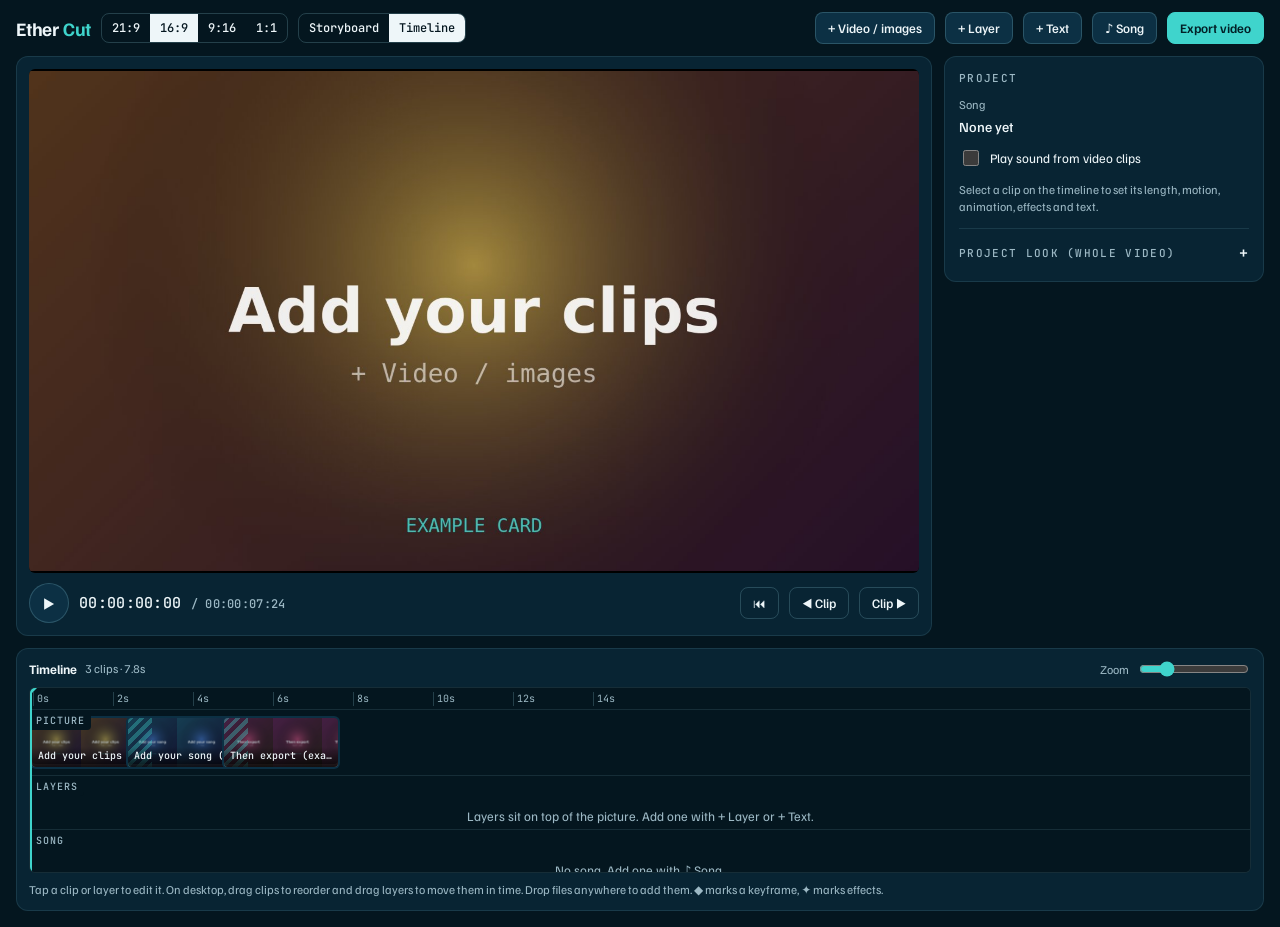
==== commit 8bafed8e: "Native Mac app (mac/), Lake Tahoe colors, Mac voices rendered into voice tracks, release old WebGL c" ====
--- a/cut.html
+++ b/cut.html
@@ -6,9 +6,9 @@
 <style>
 /* Layout: an edit bay. Monitor + inspector on top, timeline docked below; stacks to one column on phones. Single dark world by choice. */
 :root{
-  --bg:#0d0e12; --panel:#15171d; --raise:#1d2028; --line:rgba(226,222,240,.10); --line2:rgba(226,222,240,.18);
-  --fg:#ebe8e1; --muted:#8c909c; --accent:#f0b44c; --accent-ink:#1b1306;
-  --vid:#5b7fd1; --img:#c98a4e; --lay:#3fb8a0; --song:#7a6bd8; --danger:#e36a5c;
+  --bg:#04161f; --panel:#082433; --raise:#0c3044; --line:rgba(150,215,228,.12); --line2:rgba(150,215,228,.22);
+  --fg:#eef6f9; --muted:#9db9c5; --accent:#3fd4cc; --accent-ink:#022027;
+  --vid:#3b8fd8; --img:#9aa7ae; --lay:#2fbfa8; --song:#6aa9e8; --danger:#e36a5c;
   --sans:"Familjen Grotesk",ui-sans-serif,system-ui,sans-serif;
   --mono:"JetBrains Mono",ui-monospace,Menlo,monospace;
   color-scheme:dark;
@@ -87,8 +87,8 @@
 .clip.dragging{opacity:.6;cursor:grabbing;z-index:5}
 .clip .thumbs{position:absolute;inset:0;background-size:auto 100%;background-repeat:repeat-x;opacity:.75}
 .clip .cap{position:relative;font:500 10px var(--mono);padding:2px 6px 5px;background:linear-gradient(transparent,rgba(0,0,0,.75));white-space:nowrap;overflow:hidden;text-overflow:ellipsis}
-.clip .xf{position:absolute;top:0;bottom:0;left:0;background:repeating-linear-gradient(135deg,rgba(240,180,76,.35) 0 4px,transparent 4px 8px)}
-.wave{position:absolute;top:4px;bottom:4px;left:0;border-radius:5px;background:rgba(122,107,216,.16)}
+.clip .xf{position:absolute;top:0;bottom:0;left:0;background:repeating-linear-gradient(135deg,rgba(63,212,204,.35) 0 4px,transparent 4px 8px)}
+.wave{position:absolute;top:4px;bottom:4px;left:0;border-radius:5px;background:rgba(106,169,232,.16)}
 .wave canvas{width:100%;height:100%;display:block}
 .playhead{position:absolute;top:0;bottom:0;width:2px;background:var(--accent);z-index:4;pointer-events:none}
 .playhead::before{content:"";position:absolute;top:0;left:-5px;border:6px solid transparent;border-top-color:var(--accent)}
@@ -100,7 +100,7 @@
 .bar{height:6px;background:var(--raise);border-radius:3px;overflow:hidden}
 .bar i{display:block;height:100%;width:0;background:var(--accent)}
 .dialog video{width:100%;border-radius:8px;background:#000;max-height:40vh}
-.drophint{position:fixed;inset:0;border:2px dashed var(--accent);background:rgba(13,14,18,.8);display:flex;align-items:center;justify-content:center;font-size:22px;font-weight:600;z-index:30;pointer-events:none}
+.drophint{position:fixed;inset:0;border:2px dashed var(--accent);background:rgba(4,22,31,.8);display:flex;align-items:center;justify-content:center;font-size:22px;font-weight:600;z-index:30;pointer-events:none}
 .toast{position:fixed;left:50%;bottom:calc(20px + env(safe-area-inset-bottom,0px));transform:translateX(-50%);background:var(--raise);border:1px solid var(--line2);padding:9px 14px;border-radius:8px;font-size:13px;z-index:40;max-width:calc(100% - 32px)}
 
 .board{background:var(--panel);border:1px solid var(--line);border-radius:12px;padding:12px;display:flex;flex-direction:column;gap:10px;min-width:0}
@@ -113,7 +113,7 @@
 .card .shot{aspect-ratio:16/9;max-width:100%;background:var(--bg) center/cover no-repeat;position:relative;display:flex;align-items:center;justify-content:center}
 .card .shot.empty{background:repeating-linear-gradient(135deg,var(--bg) 0 10px,var(--panel) 10px 20px)}
 .card .shot .add{font:500 12px var(--mono);color:var(--muted);text-align:center;padding:8px}
-.card .num{position:absolute;top:6px;left:6px;font:600 12px var(--mono);background:rgba(13,14,18,.82);padding:2px 7px;border-radius:5px}
+.card .num{position:absolute;top:6px;left:6px;font:600 12px var(--mono);background:rgba(4,22,31,.82);padding:2px 7px;border-radius:5px}
 .card .badge{position:absolute;top:6px;right:6px;font:500 10px var(--mono);letter-spacing:.08em;padding:2px 6px;border-radius:4px;color:var(--bg)}
 .card .meta{padding:9px 10px 10px;display:flex;flex-direction:column;gap:4px;min-width:0}
 .card .t{font-weight:600;font-size:14px;overflow:hidden;text-overflow:ellipsis;white-space:nowrap}
@@ -351,7 +351,7 @@
   const rg=x.createRadialGradient(800,700,0,800,700,700);rg.addColorStop(0,`hsla(${h1+20},90%,65%,.55)`);rg.addColorStop(1,'transparent');x.fillStyle=rg;x.fillRect(0,0,1600,1600);
   x.fillStyle='rgba(255,255,255,.92)';x.textAlign='center';x.font='600 110px "Familjen Grotesk",system-ui,sans-serif';x.fillText(title,800,820);
   x.font='500 46px "JetBrains Mono",monospace';x.fillStyle='rgba(255,255,255,.6)';x.fillText(sub,800,910);
-  x.font='500 34px "JetBrains Mono",monospace';x.fillStyle='rgba(240,180,76,.9)';x.fillText('EXAMPLE CARD',800,1180);
+  x.font='500 34px "JetBrains Mono",monospace';x.fillStyle='rgba(63,212,204,.9)';x.fillText('EXAMPLE CARD',800,1180);
   return c.toDataURL('image/jpeg',.85);
 }
 function addExamples(){
@@ -548,7 +548,7 @@
   x.save();
   const gr=x.createLinearGradient(0,0,W,H);gr.addColorStop(0,`hsl(${hue},35%,16%)`);gr.addColorStop(1,`hsl(${(hue+40)%360},40%,7%)`);x.fillStyle=gr;x.fillRect(0,0,W,H);
   const m=Math.min(W,H);x.textAlign='center';
-  x.fillStyle='rgba(240,180,76,.95)';x.font=`500 ${m*.035|0}px "JetBrains Mono",monospace`;x.fillText(`SCENE ${i+1}`,W/2,H*.40);
+  x.fillStyle='rgba(63,212,204,.95)';x.font=`500 ${m*.035|0}px "JetBrains Mono",monospace`;x.fillText(`SCENE ${i+1}`,W/2,H*.40);
   x.fillStyle='#fff';x.font=`700 ${m*.075|0}px "Familjen Grotesk",system-ui,sans-serif`;
   wrap(x,c.title||'Untitled scene',W*.8).slice(0,2).forEach((l,k)=>x.fillText(l,W/2,H*.40+m*.11+k*m*.085));
   if(c.notes){x.fillStyle='rgba(255,255,255,.62)';x.font=`400 ${m*.033|0}px "Familjen Grotesk",system-ui,sans-serif`;
@@ -594,7 +594,7 @@
   let a=alpha*outF, dy=0, scl=1;
   if(an==='fadeUp'){const e=ease(inT);a*=e;dy=(1-e)*fs*.7;}
   if(an==='pop'){const u=Math.min(1,lt/.45);scl=.5+.5*backOut(u);a*=Math.min(1,u*2);}
-  if(an==='glow'){x.shadowColor='rgba(240,180,76,.95)';x.shadowBlur=fs*(.5+.6*Math.abs(Math.sin(lt*2.2))+1.2*beatPulse(c._start+lt));a*=ease(inT);}
+  if(an==='glow'){x.shadowColor='rgba(63,212,204,.95)';x.shadowBlur=fs*(.5+.6*Math.abs(Math.sin(lt*2.2))+1.2*beatPulse(c._start+lt));a*=ease(inT);}
   else {x.shadowColor='rgba(0,0,0,.7)';x.shadowBlur=fs*.5;}
   const nW=lines.reduce((s,l)=>s+l.split(' ').length,0), span=Math.max(.4,Math.min(c.dur*.6,nW*.35));
   const totalCh=lines.join(' ').length, typed=an==='type'?Math.floor(totalCh*Math.min(1,lt/Math.max(.4,c.dur*.55))):Infinity;
@@ -606,7 +606,7 @@
       const seg=w+(k<ws.length-1||li<lines.length-1?' ':''),segW=x.measureText(seg).width;
       let wa=a,col='#fff',txt=w;
       if(an==='words'){const st=wi/nW*span;wa*=clamp((lt-st)/.25);}
-      if(an==='karaoke'){const st=wi/nW*(c.dur*.9);col=lt>=st?'#f0b44c':'rgba(255,255,255,.55)';wa=alpha*outF*Math.min(1,lt/.3);}
+      if(an==='karaoke'){const st=wi/nW*(c.dur*.9);col=lt>=st?'#3fd4cc':'rgba(255,255,255,.55)';wa=alpha*outF*Math.min(1,lt/.3);}
       if(an==='type'){const left=typed-chars;txt=left<=0?'':w.slice(0,left);}
       if(txt&&wa>0){x.globalAlpha=clamp(wa);x.fillStyle=col;x.fillText(txt,px,py);}
       px+=segW;chars+=seg.length;wi++;
@@ -748,11 +748,11 @@
     const w=document.createElement('div');w.className='wave';w.style.width=P.song.dur*pps+'px';
     const c2=document.createElement('canvas');w.appendChild(c2);atrack.appendChild(w);
     const W2=Math.min(8000,Math.round(P.song.dur*pps)),H2=68;c2.width=W2;c2.height=H2;const x=c2.getContext('2d');
-    x.fillStyle='rgba(160,148,240,.75)';
+    x.fillStyle='rgba(155,232,240,.75)';
     if(P.song.peaks){const pk=P.song.peaks;for(let i=0;i<W2;i++){const v=pk[Math.floor(i/W2*pk.length)]||0;const hh=Math.max(1,v*H2*.95);x.fillRect(i,(H2-hh)/2,1,hh);}}
     else {x.fillRect(0,H2/2-1,W2,2);}
-    if(P.song.beats){x.fillStyle='rgba(240,180,76,.85)';for(const b of P.song.beats)x.fillRect(Math.round(b/P.song.dur*W2),0,1,9);}
-    if(total<P.song.dur){x.fillStyle='rgba(13,14,18,.6)';x.fillRect(total/P.song.dur*W2,0,W2,H2);}
+    if(P.song.beats){x.fillStyle='rgba(63,212,204,.85)';for(const b of P.song.beats)x.fillRect(Math.round(b/P.song.dur*W2),0,1,9);}
+    if(total<P.song.dur){x.fillStyle='rgba(4,22,31,.6)';x.fillRect(total/P.song.dur*W2,0,W2,H2);}
   } else {const e=document.createElement('div');e.className='empty';e.style.padding='12px';e.textContent='No song. Add one with ♪ Song.';atrack.appendChild(e);}
   updatePlayhead();
   renderBoard();
